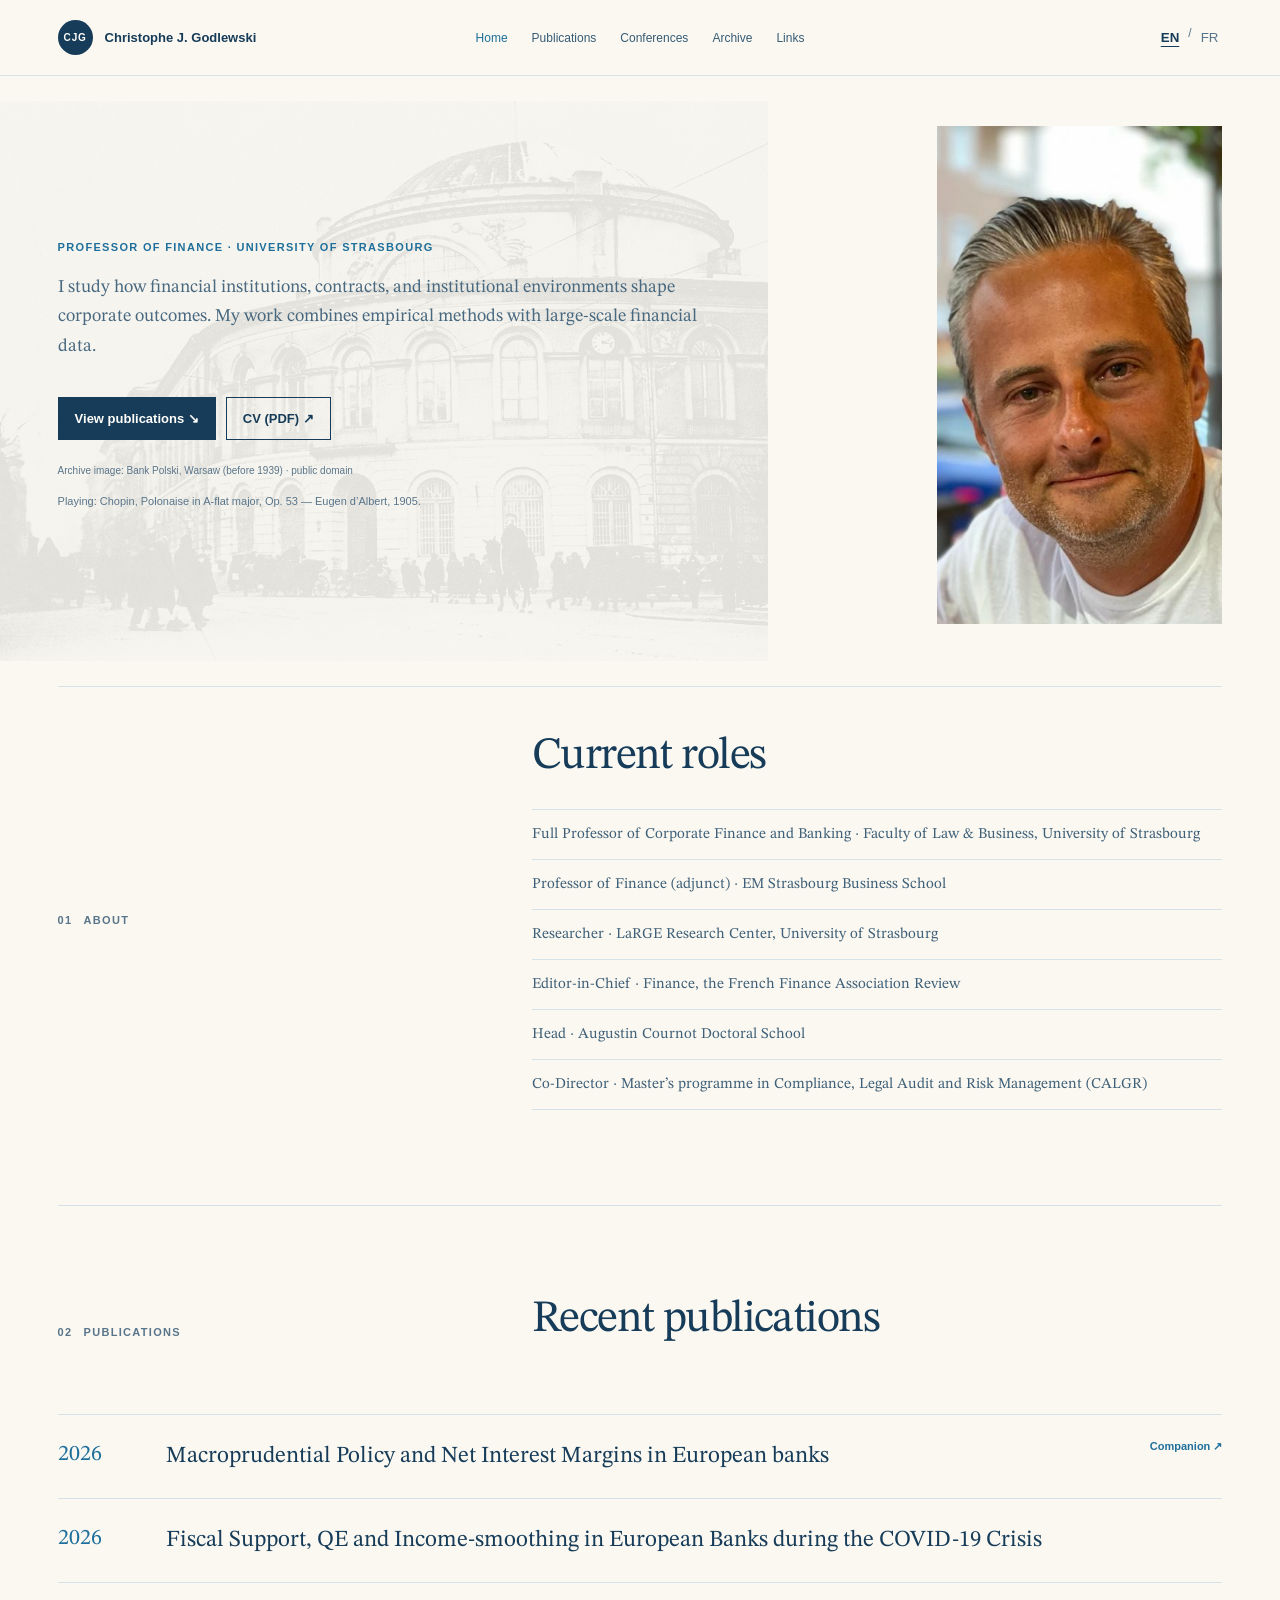
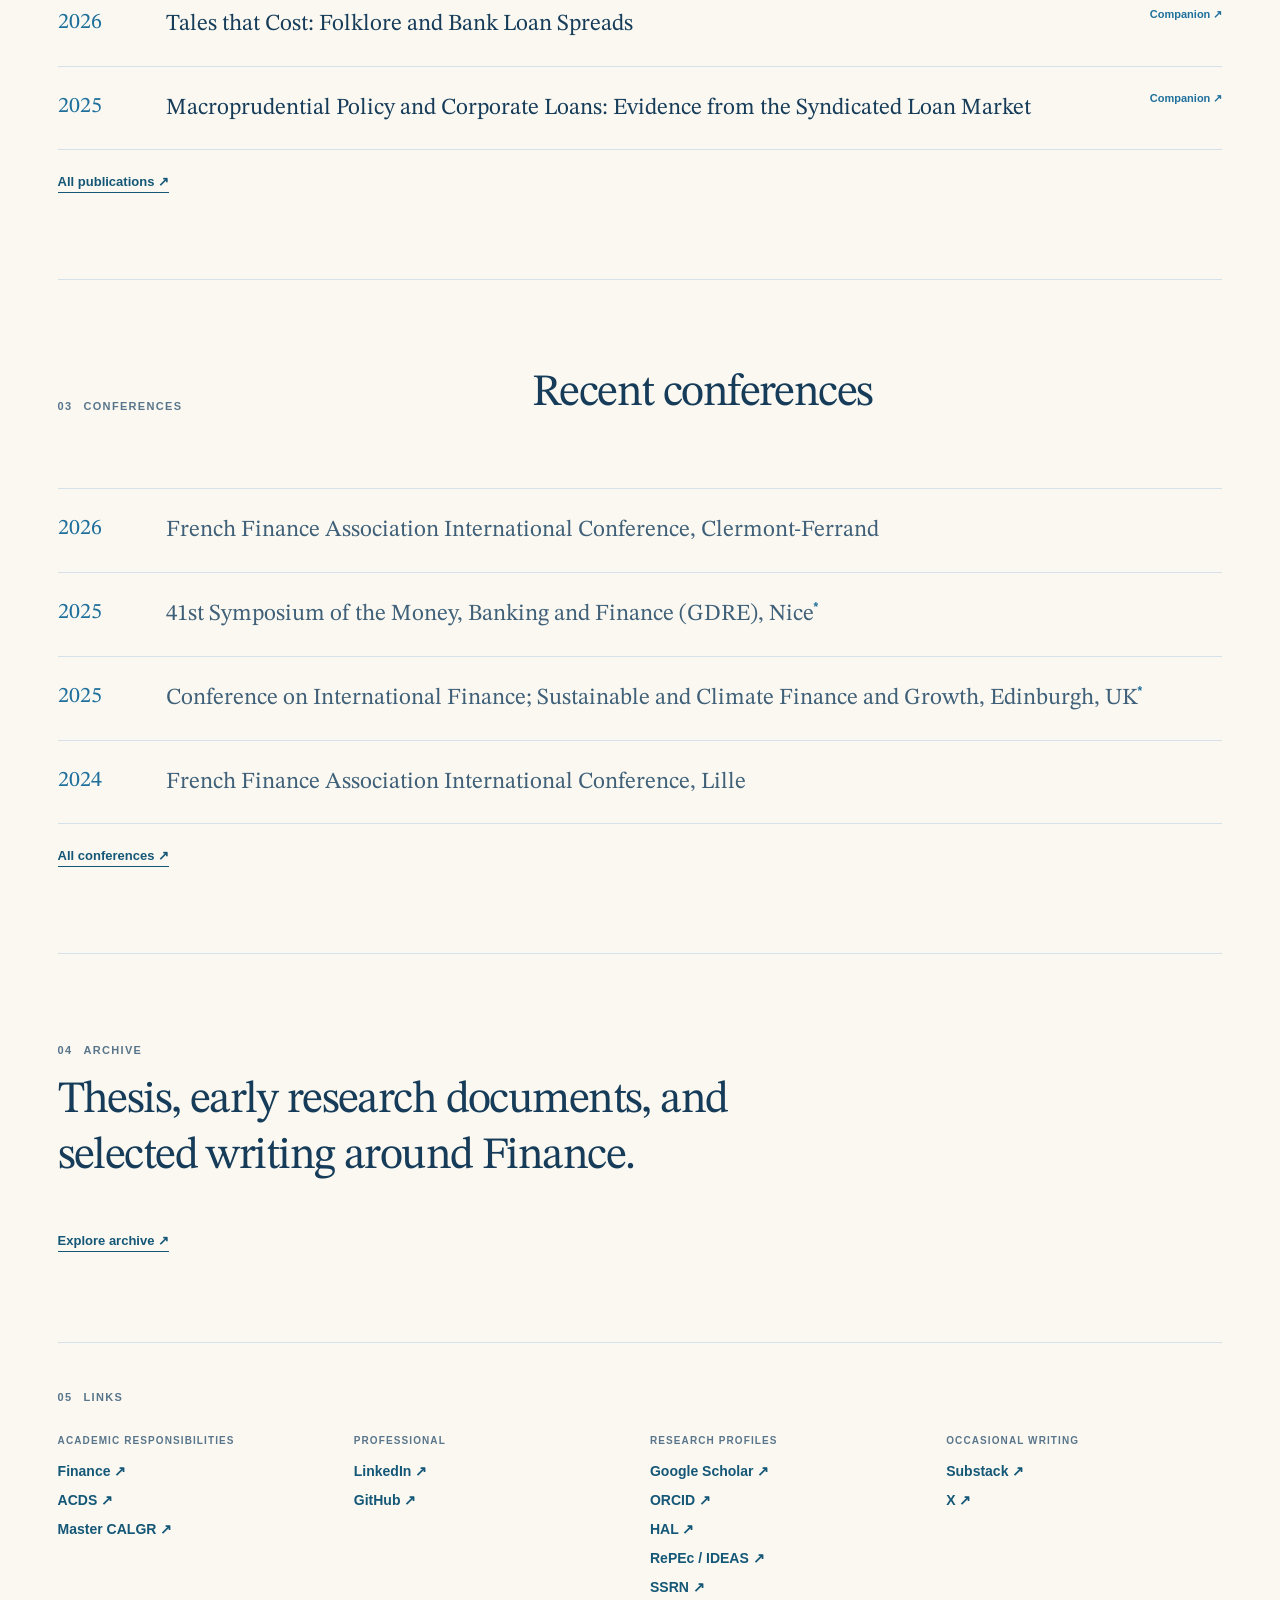
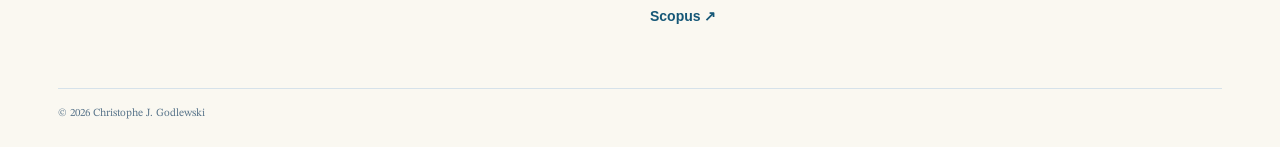
==== index.html @ 8529638f "Remove 'Pause' button from audio controls Removed the 'Pause' button from the audio status section." ====
<!doctype html>
<html lang="en">
<head>
  <meta charset="utf-8">
  <meta name="viewport" content="width=device-width,initial-scale=1">
  <meta name="description" content="Christophe J. Godlewski — research on financial intermediation, private debt, and corporate finance.">
  <meta property="og:image" content="assets/og.png">
  <title>Christophe J. Godlewski | Professor of Finance</title>
  <link rel="icon" type="image/png" href="/assets/godlewski%20logo.png">
  <link rel="apple-touch-icon" href="/assets/godlewski%20logo.png">
  <link rel="stylesheet" href="assets/style.css?v=20260901-2">
  <meta name="google-site-verification" content="XuiB3_NG4lHKiYBqt2Ai84ApdGxGUsxF-nIq4YPo-nI" />
  <link rel="canonical" href="https://cgodlewski.github.io/" />
</head>
<body>
  <header class="site-header">
    <a href="/" class="brand"><span class="brand-mark">CJG</span><span class="brand-name">Christophe J. Godlewski</span></a>
    <nav>
      <a aria-current="page" href="/" data-en="Home" data-fr="Accueil">Home</a>
      <a href="publications/" data-en="Publications" data-fr="Publications">Publications</a>
      <a href="conferences/" data-en="Conferences" data-fr="Conférences">Conferences</a>
      <a href="archives/" data-en="Archive" data-fr="Archives">Archive</a>
      <a href="#links" data-en="Links" data-fr="Liens">Links</a>
    </nav>
    <div class="language-switch"><button data-lang="en">EN</button><span>/</span><button data-lang="fr">FR</button></div>
  </header>
  <main>
    <section class="hero wrap">
      <button class="hero-archive-trigger" type="button" aria-pressed="false">
        <span class="visually-hidden" data-en="Play Chopin’s Polonaise in A-flat major, Op. 53" data-fr="Écouter la Polonaise en la bémol majeur, op. 53 de Chopin">Play Chopin’s Polonaise in A-flat major, Op. 53</span>
      </button>
      <div>
        <p class="eyebrow" data-en="Professor of Finance · University of Strasbourg" data-fr="Professeur de finance · Université de Strasbourg">Professor of Finance · University of Strasbourg</p>
        <p class="intro" data-en="I study how financial institutions, contracts, and institutional environments shape corporate outcomes. My work combines empirical methods with large-scale financial data." data-fr="J’étudie la manière dont les institutions financières, les contrats et les environnements institutionnels façonnent les décisions des entreprises. Mes travaux combinent méthodes empiriques et données financières à grande échelle.">I study how financial institutions, contracts, and institutional environments shape corporate outcomes. My work combines empirical methods with large-scale financial data.</p>
        <div class="actions">
          <a class="button dark" href="publications/" data-en="View publications ↘" data-fr="Voir les publications ↘">View publications ↘</a>
          <a class="button" data-en="CV (PDF) ↗" data-fr="CV (PDF) ↗" href="https://drive.google.com/file/d/18NWivwWCVpA3IQtYH-0EQGOzMlame1k8/view" target="_blank">CV (PDF) ↗</a>
        </div>
        <a class="hero-archive-credit" href="https://commons.wikimedia.org/wiki/File:Budynek_Banku_Polskiego_na_placu_Bankowym_w_okresie_mi%C4%99dzywojennym.jpg" target="_blank" data-en="Archive image: Bank Polski, Warsaw (before 1939) · public domain" data-fr="Image d’archive : Bank Polski, Varsovie (avant 1939) · domaine public">Archive image: Bank Polski, Warsaw (before 1939) · public domain</a>
        <div class="hero-audio-status" hidden aria-live="polite">
          <span data-en="Playing: Chopin, Polonaise in A-flat major, Op. 53 — Eugen d’Albert, 1905." data-fr="Lecture : Chopin, Polonaise en la bémol majeur, op. 53 — Eugen d’Albert, 1905.">Playing: Chopin, Polonaise in A-flat major, Op. 53 — Eugen d’Albert, 1905.</span>
        </div>
        <audio id="hero-polonaise" preload="none"><source src="assets/chopin-polonaise-op53-eugen-dalbert.oga" type="audio/ogg"></audio>
      </div>
      <aside class="portrait"><img src="assets/christophe-godlewski-portrait.jpg" alt="Christophe J. Godlewski"></aside>
    </section>
    <section class="roles wrap">
      <div class="section-label"><span>01</span><span data-en="About" data-fr="À propos">About</span></div>
      <div>
        <h2 data-en="Current roles" data-fr="Fonctions actuelles">Current roles</h2>
        <ul class="role-list">
          <li data-en="Full Professor of Corporate Finance and Banking · Faculty of Law &amp; Business, University of Strasbourg" data-fr="Professeur des Universités en sciences de gestion — finance d’entreprise et banque · Faculté de droit, de sciences politiques et de gestion, Université de Strasbourg">Full Professor of Corporate Finance and Banking · Faculty of Law &amp; Business, University of Strasbourg</li>
          <li data-en="Professor of Finance (adjunct) · EM Strasbourg Business School" data-fr="Professeur de finance (affilié) · EM Strasbourg">Professor of Finance (adjunct) · EM Strasbourg Business School</li>
          <li data-en="Researcher · LaRGE Research Center, University of Strasbourg" data-fr="Chercheur · LaRGE, Université de Strasbourg">Researcher · LaRGE Research Center, University of Strasbourg</li>
          <li data-en="Editor-in-Chief · Finance, the French Finance Association Review" data-fr="Rédacteur en chef · Finance, revue de l’Association française de finance">Editor-in-Chief · Finance, the French Finance Association Review</li>
          <li data-en="Head · Augustin Cournot Doctoral School" data-fr="Directeur · École doctorale Augustin Cournot">Head · Augustin Cournot Doctoral School</li>
          <li data-en="Co-Director · Master’s programme in Compliance, Legal Audit and Risk Management (CALGR)" data-fr="Co-responsable · Master Conformité, Audit légal et Gestion des Risques (CALGR)">Co-Director · Master’s programme in Compliance, Legal Audit and Risk Management (CALGR)</li>
        </ul>
      </div>
    </section>
    <section class="publications wrap">
      <div class="section-heading"><div class="section-label"><span>02</span><span data-en="Publications" data-fr="Publications">Publications</span></div><div><h2 data-en="Recent publications" data-fr="Publications récentes">Recent publications</h2></div></div>
      <div class="publication-list">
        <article class="publication-row"><time>2026</time><h3>Macroprudential Policy and Net Interest Margins in European banks</h3><div class="publication-links"><a href="https://cgodlewski.github.io/macroprudential-policy-net-interest-margins/" target="_blank">Companion ↗</a></div></article>
        <article class="publication-row"><time>2026</time><h3>Fiscal Support, QE and Income-smoothing in European Banks during the COVID-19 Crisis</h3></article>
        <article class="publication-row"><time>2026</time><h3>Tales that Cost: Folklore and Bank Loan Spreads</h3><div class="publication-links"><a href="https://cgodlewski.github.io/tales-that-cost-companion/" target="_blank">Companion ↗</a></div></article>
        <article class="publication-row"><time>2025</time><h3>Macroprudential Policy and Corporate Loans: Evidence from the Syndicated Loan Market</h3><div class="publication-links"><a href="https://cgodlewski.github.io/macroprud-loans-companion/" target="_blank">Companion ↗</a></div></article>
      </div>
      <a class="text-link" href="publications/" data-en="All publications ↗" data-fr="Toutes les publications ↗">All publications ↗</a>
    </section>
    <section class="conferences wrap">
      <div class="section-heading"><div class="section-label"><span>03</span><span data-en="Conferences" data-fr="Conférences">Conferences</span></div><div><h2 data-en="Recent conferences" data-fr="Conférences récentes">Recent conferences</h2></div></div>
      <div class="conference-list">
        <article class="conference-row"><time>2026</time><p>French Finance Association International Conference, Clermont-Ferrand</p></article>
        <article class="conference-row"><time>2025</time><p>41st Symposium of the Money, Banking and Finance (GDRE), Nice<sup>*</sup></p></article>
        <article class="conference-row"><time>2025</time><p>Conference on International Finance; Sustainable and Climate Finance and Growth, Edinburgh, UK<sup>*</sup></p></article>
        <article class="conference-row"><time>2024</time><p>French Finance Association International Conference, Lille</p></article>
      </div>
      <a class="text-link" href="conferences/" data-en="All conferences ↗" data-fr="Toutes les conférences ↗">All conferences ↗</a>
    </section>
    <section class="archive wrap">
      <div class="section-label"><span>04</span><span data-en="Archive" data-fr="Archives">Archive</span></div>
      <h2 data-en="Thesis, early research documents, and selected writing around Finance." data-fr="Thèse, travaux de formation et documents choisis autour de Finance.">Thesis, early research documents, and selected writing around Finance.</h2>
      <a class="text-link" href="archives/" data-en="Explore archive ↗" data-fr="Explorer les archives ↗">Explore archive ↗</a>
    </section>
  </main>
  <footer id="links" class="footer wrap">
    <div class="section-label"><span>05</span><span data-en="Links" data-fr="Liens">Links</span></div>
    <div class="profile-grid">
      <div class="links"><p data-en="Academic responsibilities" data-fr="Responsabilités académiques">Academic responsibilities</p><a href="https://www.affi.asso.fr/journals/finance-journal/?chapter=1194" target="_blank">Finance ↗</a><a href="https://ed.ecogestion-cournot.unistra.fr/" target="_blank" data-en="ACDS ↗" data-fr="EDAC ↗">ACDS ↗</a><a href="https://droit.unistra.fr/formation/diplomes-detat/master/mentions-et-parcours-masters/administration-economique-et-sociale/odf-parcours-conformite-audit-legal-et-gestion-des-risques-PR763-5574/#data-rof-tab-admission" target="_blank">Master CALGR ↗</a></div>
      <div class="links"><p data-en="Professional" data-fr="Réseaux professionnels">Professional</p><a href="https://www.linkedin.com/in/chrisgodlewski/" target="_blank">LinkedIn ↗</a><a href="https://github.com/cgodlewski" target="_blank">GitHub ↗</a></div>
      <div class="links"><p data-en="Research profiles" data-fr="Profils de recherche">Research profiles</p><a href="https://scholar.google.fr/citations?user=jrbjosoAAAAJ&amp;hl=fr" target="_blank">Google Scholar ↗</a><a href="https://orcid.org/0000-0002-1391-1108" target="_blank">ORCID ↗</a><a href="https://cv.hal.science/christophe-godlewski" target="_blank">HAL ↗</a><a href="https://ideas.repec.org/e/pgo98.html" target="_blank">RePEc / IDEAS ↗</a><a href="https://papers.ssrn.com/sol3/cf_dev/AbsByAuth.cfm?per_id=347791" target="_blank">SSRN ↗</a><a href="https://www.scopus.com/authid/detail.uri?authorId=21742660600" target="_blank">Scopus ↗</a></div>
      <div class="links"><p data-en="Occasional writing" data-fr="Notes occasionnelles">Occasional writing</p><a href="https://profcjgodlewski.substack.com/" target="_blank">Substack ↗</a><a href="https://x.com/profcjgodlewski" target="_blank">X ↗</a></div>
    </div>
    <p class="site-note">© 2026 Christophe J. Godlewski</p>
  </footer>
  <script src="assets/site.js?v=20260901-2"></script>
</body>
</html>
---- assets/style.css ----
@import url('https://fonts.googleapis.com/css2?family=STIX+Two+Text:ital,wght@0,400;0,500;0,600;0,700;1,400;1,500;1,600&display=swap');

:root {
  --ink: #163c59;
  --muted: #59758b;
  --paper: #faf8f1;
  --white: #fffefa;
  --line: #d6e2ea;
  --accent: #1e6f9b;
  --accent-dark: #155777;
}

* { box-sizing: border-box; }
html { scroll-behavior: smooth; }
body { margin: 0; background: var(--paper); background-image: radial-gradient(rgba(22,60,89,.025) .5px, transparent .7px); background-size: 6px 6px; color: var(--ink); font-family: 'STIX Two Text', 'Latin Modern Roman', 'CMU Serif', Georgia, serif; }
a { color: inherit; text-decoration: none; }

.site-header { position: sticky; top: 0; z-index: 10; display: grid; grid-template-columns: 1fr auto 1fr; align-items: center; min-height: 76px; padding: 0 4.5vw; background: rgba(250,248,241,.94); border-bottom: 1px solid var(--line); backdrop-filter: blur(12px); }
.brand { display: inline-flex; align-items: center; gap: 12px; font-family: Arial, Helvetica, sans-serif; font-size: 13px; font-weight: 700; }
.brand-mark { display: grid; place-items: center; width: 35px; height: 35px; color: var(--white); background: var(--ink); border-radius: 50%; font-size: 10px; letter-spacing: .08em; }
nav { display: flex; gap: 24px; font-family: Arial, Helvetica, sans-serif; font-size: 12px; color: #365c76; }
nav a[aria-current=page], nav a:hover, .links a:hover { color: var(--accent); }
.language-switch { display: flex; justify-content: flex-end; gap: 5px; color: var(--muted); font-family: Arial, Helvetica, sans-serif; font-size: 12px; }
.language-switch button { border: 0; background: none; color: inherit; cursor: pointer; padding: 4px; }
.language-switch button.active { color: var(--ink); font-weight: 700; text-decoration: underline; text-underline-offset: 4px; }

.wrap { width: min(1180px, 91vw); margin: 0 auto; }
.hero { position: relative; isolation: isolate; display: grid; grid-template-columns: minmax(0,1.35fr) minmax(250px,.65fr); gap: clamp(34px,7vw,110px); min-height: 500px; align-items: center; padding: 50px 0 62px; }
.hero > * { position: relative; z-index: 1; }
.hero-archive-trigger { position: absolute; z-index: 0; inset: 25px 39% 25px -6%; margin: 0; padding: 0; border: 0; background: url('bank-polski-warsaw-archive.jpg') center / cover no-repeat; mix-blend-mode: multiply; opacity: .11; cursor: pointer; transition: opacity .2s ease; }
.hero-archive-trigger:hover { opacity: .17; }
.hero-archive-trigger:focus-visible { outline: 2px solid var(--accent); outline-offset: 4px; opacity: .18; }
.visually-hidden { position: absolute; width: 1px; height: 1px; padding: 0; margin: -1px; overflow: hidden; clip: rect(0, 0, 0, 0); white-space: nowrap; border: 0; }
.eyebrow, .section-label, .paper-meta { margin: 0; color: var(--accent); font-family: Arial, Helvetica, sans-serif; font-size: 11px; font-weight: 700; letter-spacing: .12em; text-transform: uppercase; }
.intro { max-width: 665px; margin: 20px 0 0; color: #496980; font-size: 18px; line-height: 1.65; }
.actions { display: flex; gap: 10px; margin-top: 35px; flex-wrap: wrap; }
.hero-archive-credit { display: inline-block; margin-top: 24px; color: var(--muted); font-family: Arial, Helvetica, sans-serif; font-size: 10px; line-height: 1.35; text-decoration: underline; text-decoration-color: transparent; text-underline-offset: 3px; }
.hero-archive-credit:hover { color: var(--accent-dark); text-decoration-color: currentColor; }
.hero-audio-status { display: flex; max-width: 640px; align-items: center; gap: 10px; margin-top: 14px; color: var(--muted); font-family: Arial, Helvetica, sans-serif; font-size: 11px; line-height: 1.45; }
.hero-audio-status button, .hero-audio-status a { color: var(--accent-dark); font: 700 11px Arial, Helvetica, sans-serif; }
.hero-audio-status button { padding: 0; border: 0; background: transparent; cursor: pointer; text-decoration: underline; text-underline-offset: 3px; }
.hero-audio-status a { white-space: nowrap; text-decoration: underline; text-underline-offset: 3px; }
.button { display: inline-flex; gap: 26px; align-items: center; padding: 13px 16px; border: 1px solid var(--ink); font-family: Arial, Helvetica, sans-serif; font-size: 13px; font-weight: 700; }
.button.dark { background: var(--ink); color: var(--white); }
.portrait { width: min(100%,285px); aspect-ratio: 386/675; justify-self: end; overflow: hidden; }
.portrait img { width: 100%; height: 100%; display: block; object-fit: cover; }

.roles { display: grid; grid-template-columns: .7fr 1.3fr; gap: 8vw; padding: 42px 0 95px; border-top: 1px solid var(--line); }
.section-label { display: flex; gap: 11px; align-items: center; }
.section-label span { color: var(--muted); }
h1, h2, h3 { font-family: 'STIX Two Text', 'Latin Modern Roman', 'CMU Serif', Georgia, serif; font-weight: 400; }
.roles h2, .section-heading h2, .archive h2 { margin: 0 0 24px; font-size: clamp(30px,3.5vw,45px); letter-spacing: -.035em; }
.role-list { margin: 0; padding: 0; list-style: none; border-top: 1px solid var(--line); }
.role-list li { padding: 15px 0; border-bottom: 1px solid var(--line); color: #3f6078; font-size: 15px; }

.publications, .conferences, .archive { padding: 86px 0; border-top: 1px solid var(--line); }
.section-heading { display: grid; grid-template-columns: .7fr 1.3fr; gap: 8vw; margin-bottom: 42px; }
.publication-list, .conference-list { border-top: 1px solid var(--line); }
.publication-row, .conference-row { display: grid; grid-template-columns: 88px 1fr auto; gap: 20px; padding: 25px 0; border-bottom: 1px solid var(--line); }
.publication-row time, .conference-row time, .record time { color: var(--accent); font: 400 22px 'STIX Two Text', 'Latin Modern Roman', Georgia, serif; }
.publication-row h3, .conference-row p { margin: 2px 0; font-size: 23px; line-height: 1.25; }
.conference-row p { color: #3f6078; font-family: 'STIX Two Text', 'Latin Modern Roman', Georgia, serif; }
.conference-row sup, .conference-year sup { color: var(--accent); font: 700 12px Arial; }
.publication-links, .record-links { display: flex; gap: 12px; align-items: flex-start; color: var(--accent); font-family: Arial, Helvetica, sans-serif; font-size: 11px; font-weight: 700; }
.text-link { display: inline-flex; margin-top: 24px; color: var(--accent-dark); font-family: Arial, Helvetica, sans-serif; font-size: 13px; font-weight: 700; border-bottom: 1px solid currentColor; padding-bottom: 3px; }
.archive { padding: 90px 0; }
.archive h2 { max-width: 710px; margin-top: 17px; }

.footer { padding: 48px 0 26px; border-top: 1px solid var(--line); }
.profile-grid { display: grid; grid-template-columns: repeat(4, minmax(0,1fr)); gap: 20px; margin-top: 32px; align-items: start; }
.links { display: flex; flex-direction: column; gap: 13px; color: var(--accent-dark); font-family: Arial, Helvetica, sans-serif; font-size: 14px; font-weight: 700; }
.links p { margin: 0 0 4px; color: var(--muted); font-size: 10px; letter-spacing: .11em; text-transform: uppercase; }
.site-note { margin: 64px 0 0; padding-top: 18px; border-top: 1px solid var(--line); color: var(--muted); font-size: 11px; }

.page-hero { padding: 88px 0 52px; border-bottom: 1px solid var(--line); }
.page-hero h1 { margin: 14px 0 20px; font-size: clamp(54px,8vw,104px); letter-spacing: -.055em; }
.page-hero > p:last-child { max-width: 610px; margin: 0; color: var(--muted); font-size: 18px; line-height: 1.6; }
.page-content { padding: 34px 0 80px; }
.publication-tools { display: flex; justify-content: space-between; gap: 24px; align-items: center; padding-bottom: 24px; }
.publication-tools p, .conference-note { margin: 0; color: var(--muted); font-size: 14px; }
.full-list, .conference-years { list-style: none; margin: 0; padding: 0; border-top: 1px solid var(--line); }
.record { display: grid; grid-template-columns: 96px 1fr; gap: 24px; padding: 21px 0; border-bottom: 1px solid var(--line); }
.record p { margin: 0; color: #3f6078; font-size: 15px; line-height: 1.52; }
.conference-year { display: grid; grid-template-columns: 96px 1fr; gap: 24px; padding: 25px 0; border-bottom: 1px solid var(--line); }
.conference-year h2 { margin: 0; color: var(--accent); font: 400 28px 'STIX Two Text', 'Latin Modern Roman', Georgia, serif; }
.conference-year ul { margin: 0; padding: 0; list-style: none; }
.conference-year li { padding: 0 0 14px; color: #3f6078; font-size: 15px; line-height: 1.52; }
.conference-year li:last-child { padding-bottom: 0; }
.conference-map { padding: 66px 0 42px; border-bottom: 1px solid var(--line); }
.map-intro { display: grid; grid-template-columns: .7fr 1.3fr; gap: 8vw; align-items: start; }
.map-intro h2 { margin: 0; font-size: clamp(31px, 4vw, 52px); letter-spacing: -.04em; }
.map-intro p:last-child { grid-column: 2; max-width: 620px; margin: -8px 0 0; color: var(--muted); font-size: 16px; line-height: 1.55; }
.map-controls { display: flex; gap: 8px; flex-wrap: wrap; margin: 32px 0 18px; }
.map-filter { padding: 8px 11px; border: 1px solid var(--line); background: transparent; color: var(--accent-dark); font-family: Arial, Helvetica, sans-serif; font-size: 12px; font-weight: 700; cursor: pointer; }
.map-filter.active, .map-filter:hover { border-color: var(--accent); background: var(--accent); color: var(--white); }
.conference-map-canvas { height: min(560px, 62vh); min-height: 360px; border: 1px solid var(--line); background: var(--white); }
.map-summary { margin: 13px 0 0; color: var(--muted); font-family: Arial, Helvetica, sans-serif; font-size: 12px; }
.conference-popup { font-family: Arial, Helvetica, sans-serif; color: var(--ink); }
.conference-popup strong { font-family: 'STIX Two Text', 'Latin Modern Roman', Georgia, serif; font-size: 20px; font-weight: 400; }
.conference-popup p { margin: 4px 0 12px; color: var(--muted); font-size: 12px; }
.conference-popup ul { max-height: 230px; margin: 0; padding-left: 16px; overflow: auto; }
.conference-popup li { margin: 0 0 7px; font-size: 12px; line-height: 1.35; }
.conference-popup li span { color: var(--accent); font-weight: 700; }
.conference-popup em { color: var(--muted); font-style: normal; }
.books { padding: 70px 0; border-top: 1px solid var(--line); }
.books li { padding: 10px 0; color: #3f6078; line-height: 1.5; }

.archive-documents { display: grid; grid-template-columns: repeat(2,1fr); gap: 1px; padding: 1px 0 78px; background: var(--line); border-top: 1px solid var(--line); }
.archive-documents article { min-height: 245px; padding: 26px; background: var(--white); display: flex; flex-direction: column; align-items: flex-start; }
.archive-documents p { margin: 0; color: var(--accent); font-size: 10px; font-weight: 700; letter-spacing: .1em; text-transform: uppercase; }
.archive-documents h2 { margin: 48px 0 8px; font-size: 29px; line-height: 1.06; }
.archive-documents time { color: var(--muted); font-size: 12px; }
.archive-documents a { margin-top: auto; color: var(--accent-dark); font-size: 12px; font-weight: 700; border-bottom: 1px solid currentColor; padding-bottom: 2px; }

.companion-list { padding: 1px 0 78px; background: var(--line); border-top: 1px solid var(--line); }
.companion-list article { display: grid; grid-template-columns: 110px 1fr auto; gap: 26px; padding: 32px 28px; background: var(--white); border-bottom: 1px solid var(--line); }
.companion-list span { color: var(--accent); font: 400 42px 'STIX Two Text', 'Latin Modern Roman', Georgia, serif; }
.companion-list time { display: block; color: var(--muted); font-size: 11px; }
.companion-list h2 { margin: 13px 0 10px; font-size: clamp(28px,3.4vw,43px); line-height: 1.04; }
.companion-list article p:not(.paper-meta) { margin: 0; color: var(--muted); font-size: 14px; line-height: 1.55; }
.companion-list > a { margin-top: 6px; color: var(--accent-dark); font-size: 12px; font-weight: 700; border-bottom: 1px solid currentColor; height: max-content; }

@media (max-width: 900px) and (min-width: 761px) {
  .hero { grid-template-columns: minmax(0, 1fr) minmax(190px, .55fr); gap: clamp(24px, 4vw, 50px); }
}

@media (max-width: 760px) {
  .site-header { grid-template-columns: 1fr auto; padding: 0 5vw; }
  .brand-name, nav { display: none; }
  .hero, .roles, .section-heading { grid-template-columns: 1fr; gap: 30px; }
  .hero { padding: 55px 0; min-height: 0; }
  .hero-archive-trigger, .hero-archive-credit, .hero-audio-status { display: none; }
  .portrait { width: min(100%,345px); justify-self: start; }
  .publications, .conferences, .archive { padding: 62px 0; }
  .publication-row, .conference-row { grid-template-columns: 55px 1fr; }
  .publication-links { grid-column: 2; }
  .profile-grid, .archive-documents { grid-template-columns: 1fr; }
  .record, .conference-year { grid-template-columns: 58px 1fr; gap: 15px; }
  .map-intro { grid-template-columns: 1fr; gap: 13px; }
  .map-intro p:last-child { grid-column: auto; margin: 0; }
  .conference-map-canvas { height: 390px; min-height: 0; }
  .publication-tools { align-items: flex-start; flex-direction: column; }
  .companion-list article { grid-template-columns: 1fr; gap: 16px; }
}
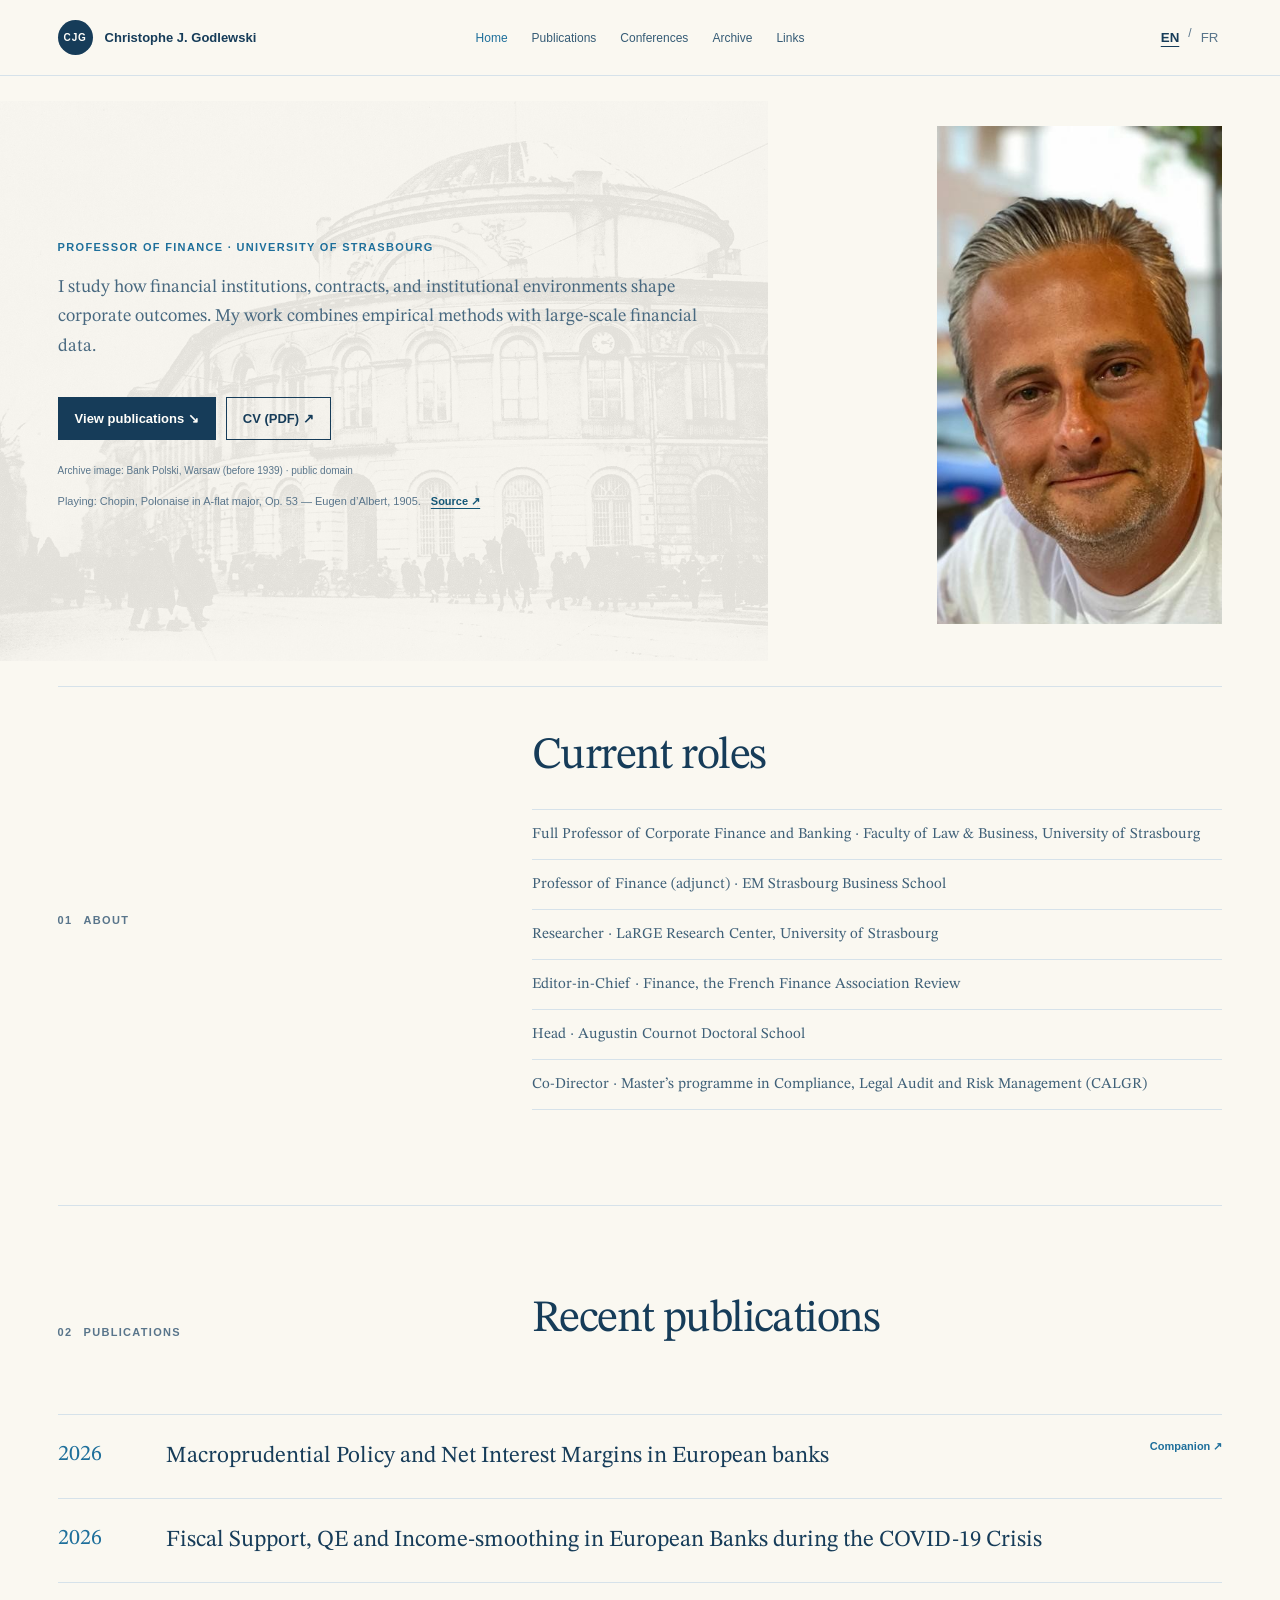
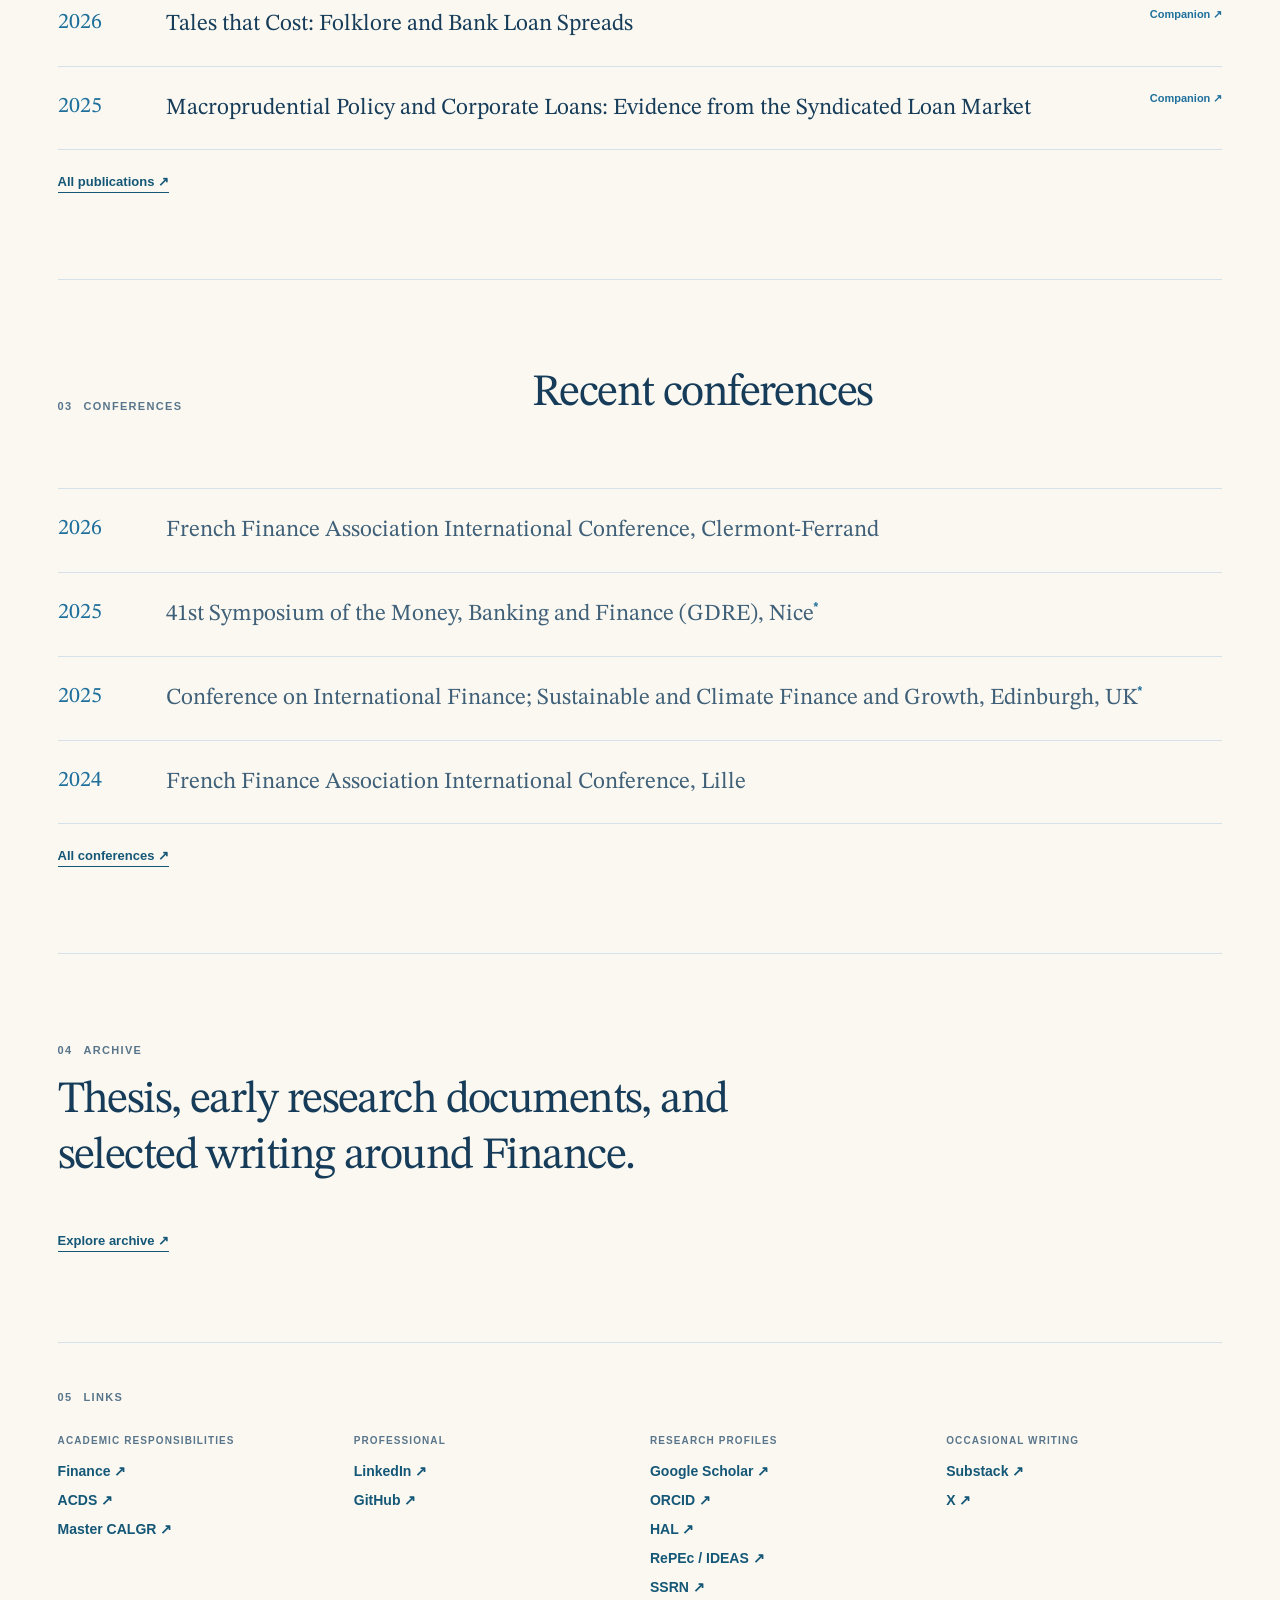
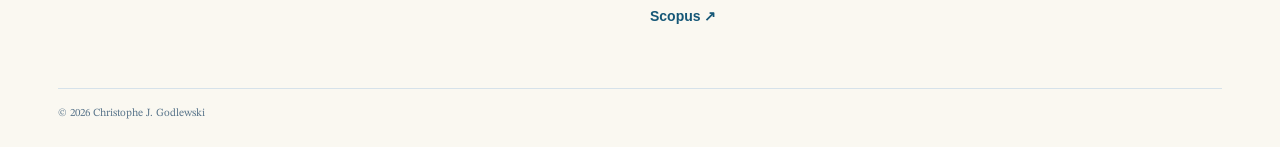
==== commit 40dfa193: "Add source link for audio playback" ====
--- a/index.html
+++ b/index.html
@@ -39,6 +39,7 @@
         <a class="hero-archive-credit" href="https://commons.wikimedia.org/wiki/File:Budynek_Banku_Polskiego_na_placu_Bankowym_w_okresie_mi%C4%99dzywojennym.jpg" target="_blank" data-en="Archive image: Bank Polski, Warsaw (before 1939) · public domain" data-fr="Image d’archive : Bank Polski, Varsovie (avant 1939) · domaine public">Archive image: Bank Polski, Warsaw (before 1939) · public domain</a>
         <div class="hero-audio-status" hidden aria-live="polite">
           <span data-en="Playing: Chopin, Polonaise in A-flat major, Op. 53 — Eugen d’Albert, 1905." data-fr="Lecture : Chopin, Polonaise en la bémol majeur, op. 53 — Eugen d’Albert, 1905.">Playing: Chopin, Polonaise in A-flat major, Op. 53 — Eugen d’Albert, 1905.</span>
+          <a href="https://commons.wikimedia.org/wiki/File:Polonaise_in_A-flat_major,_Op._53_played_by_Eugen_d%27Albert.oga" target="_blank" data-en="Source ↗" data-fr="Source ↗">Source ↗</a>
         </div>
         <audio id="hero-polonaise" preload="none"><source src="assets/chopin-polonaise-op53-eugen-dalbert.oga" type="audio/ogg"></audio>
       </div>
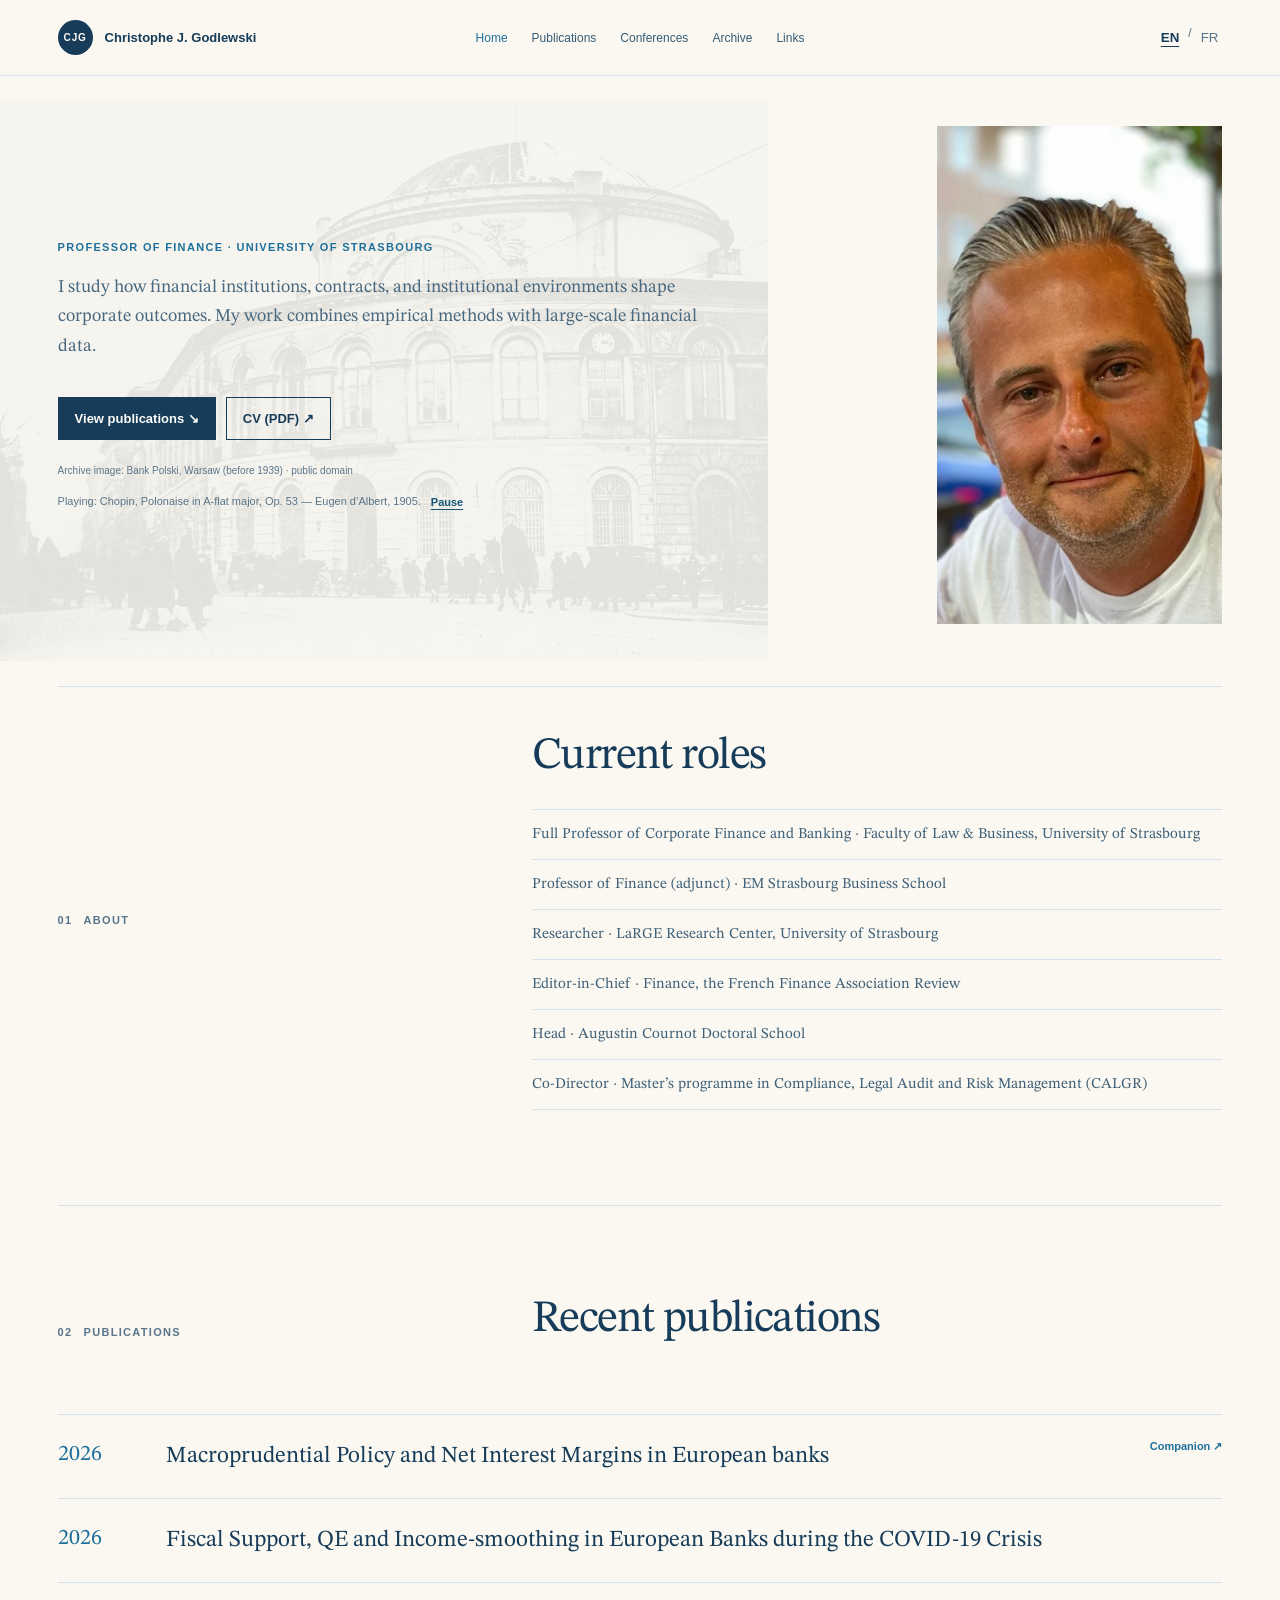
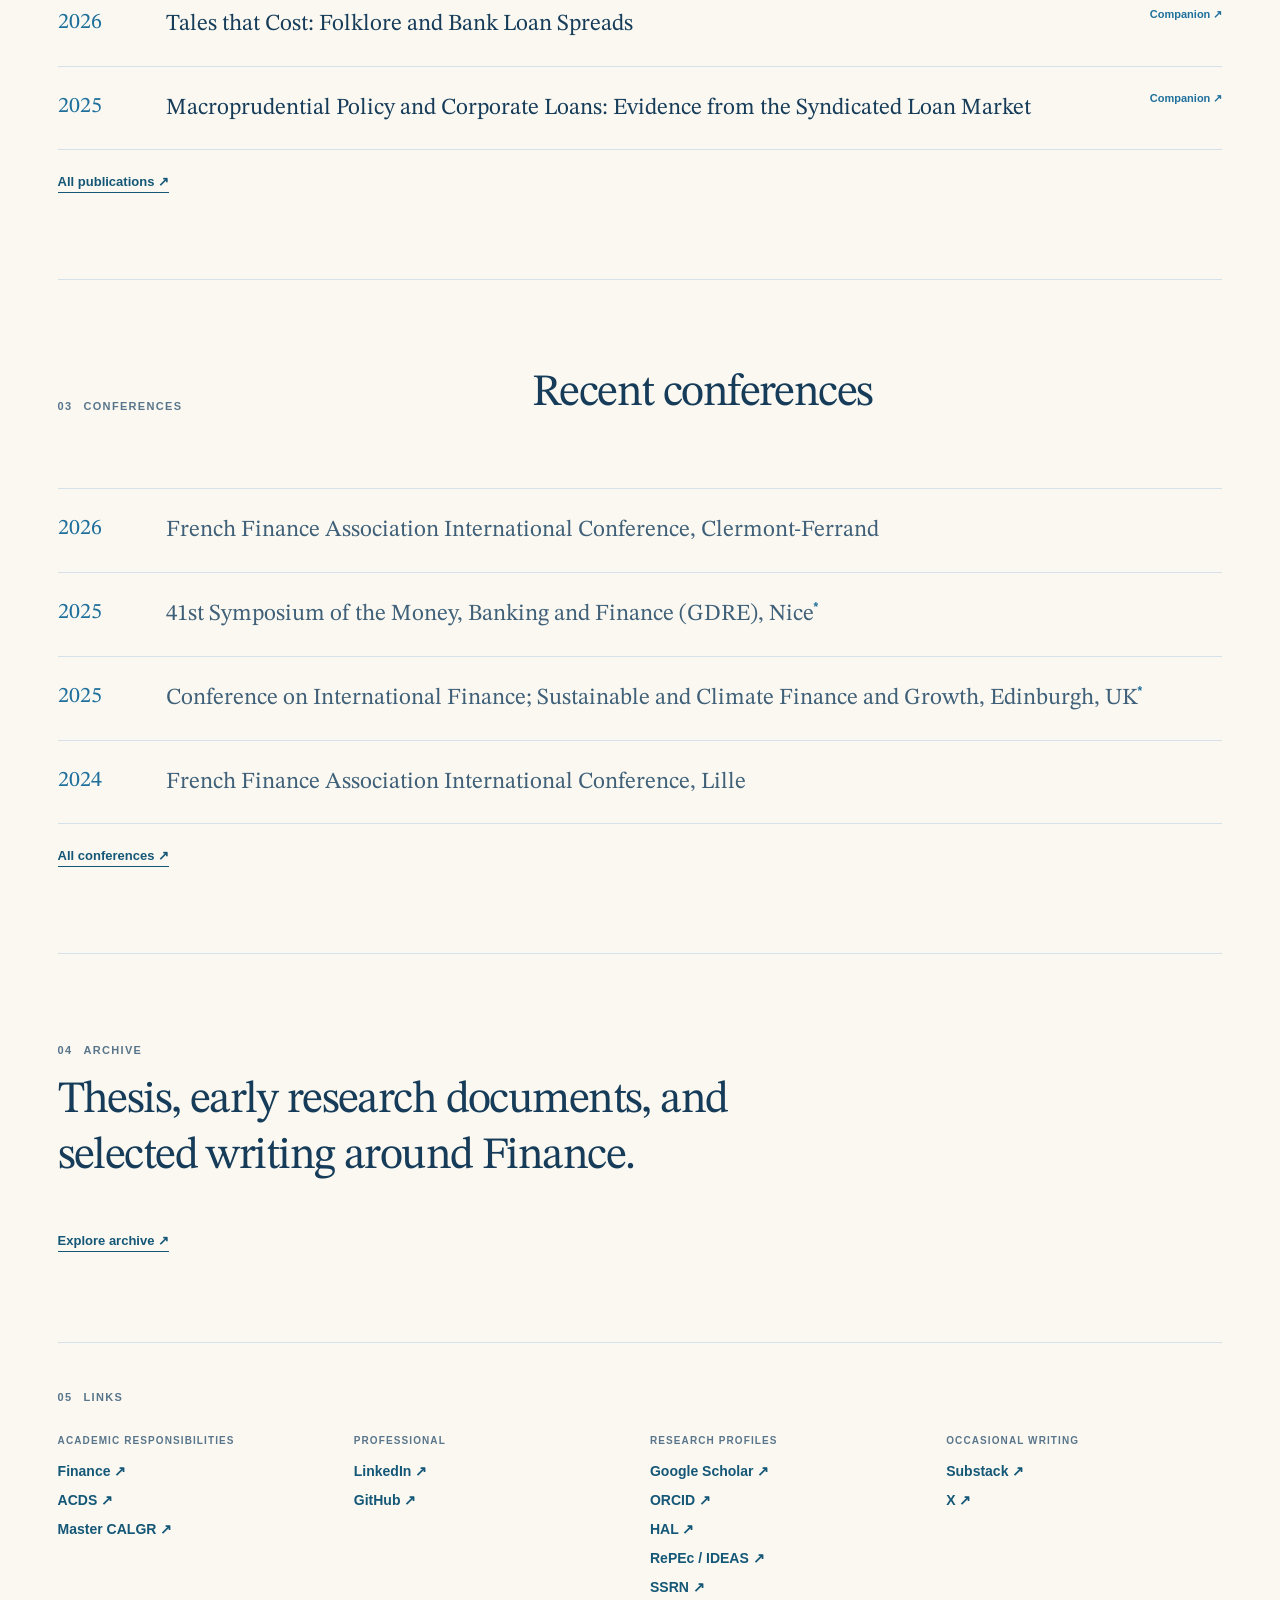
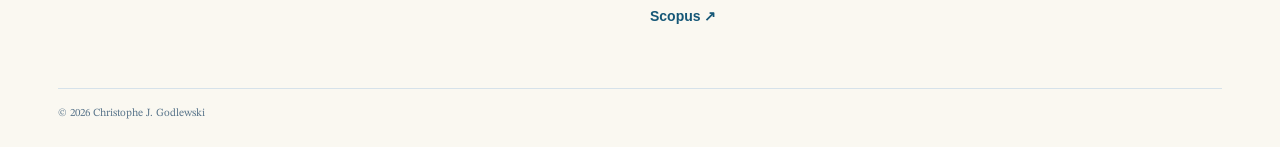
==== commit 0c32a20c: "Update audio controls in index.html Replaced audio source link with a pause button." ====
--- a/index.html
+++ b/index.html
@@ -39,7 +39,7 @@
         <a class="hero-archive-credit" href="https://commons.wikimedia.org/wiki/File:Budynek_Banku_Polskiego_na_placu_Bankowym_w_okresie_mi%C4%99dzywojennym.jpg" target="_blank" data-en="Archive image: Bank Polski, Warsaw (before 1939) · public domain" data-fr="Image d’archive : Bank Polski, Varsovie (avant 1939) · domaine public">Archive image: Bank Polski, Warsaw (before 1939) · public domain</a>
         <div class="hero-audio-status" hidden aria-live="polite">
           <span data-en="Playing: Chopin, Polonaise in A-flat major, Op. 53 — Eugen d’Albert, 1905." data-fr="Lecture : Chopin, Polonaise en la bémol majeur, op. 53 — Eugen d’Albert, 1905.">Playing: Chopin, Polonaise in A-flat major, Op. 53 — Eugen d’Albert, 1905.</span>
-          <a href="https://commons.wikimedia.org/wiki/File:Polonaise_in_A-flat_major,_Op._53_played_by_Eugen_d%27Albert.oga" target="_blank" data-en="Source ↗" data-fr="Source ↗">Source ↗</a>
+          <button class="hero-audio-stop" type="button" data-en="Pause" data-fr="Pause">Pause</button>
         </div>
         <audio id="hero-polonaise" preload="none"><source src="assets/chopin-polonaise-op53-eugen-dalbert.oga" type="audio/ogg"></audio>
       </div>
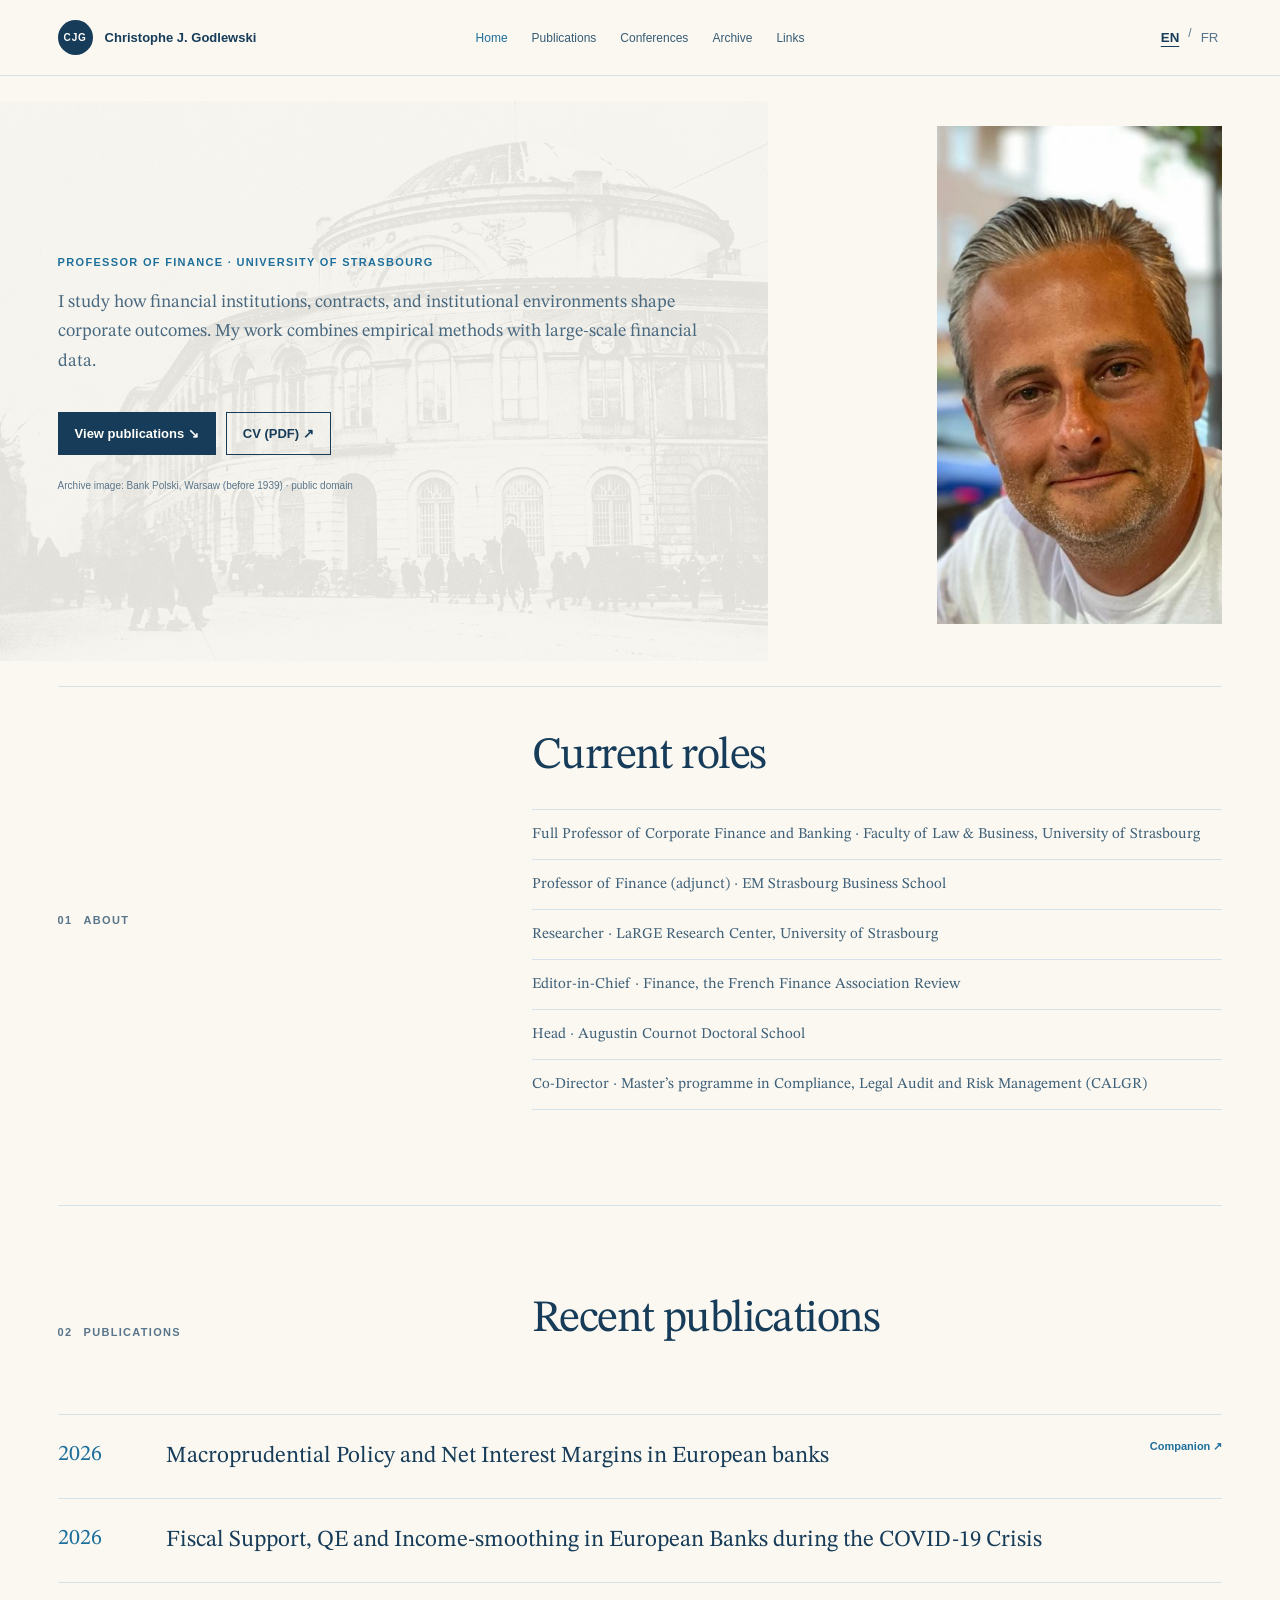
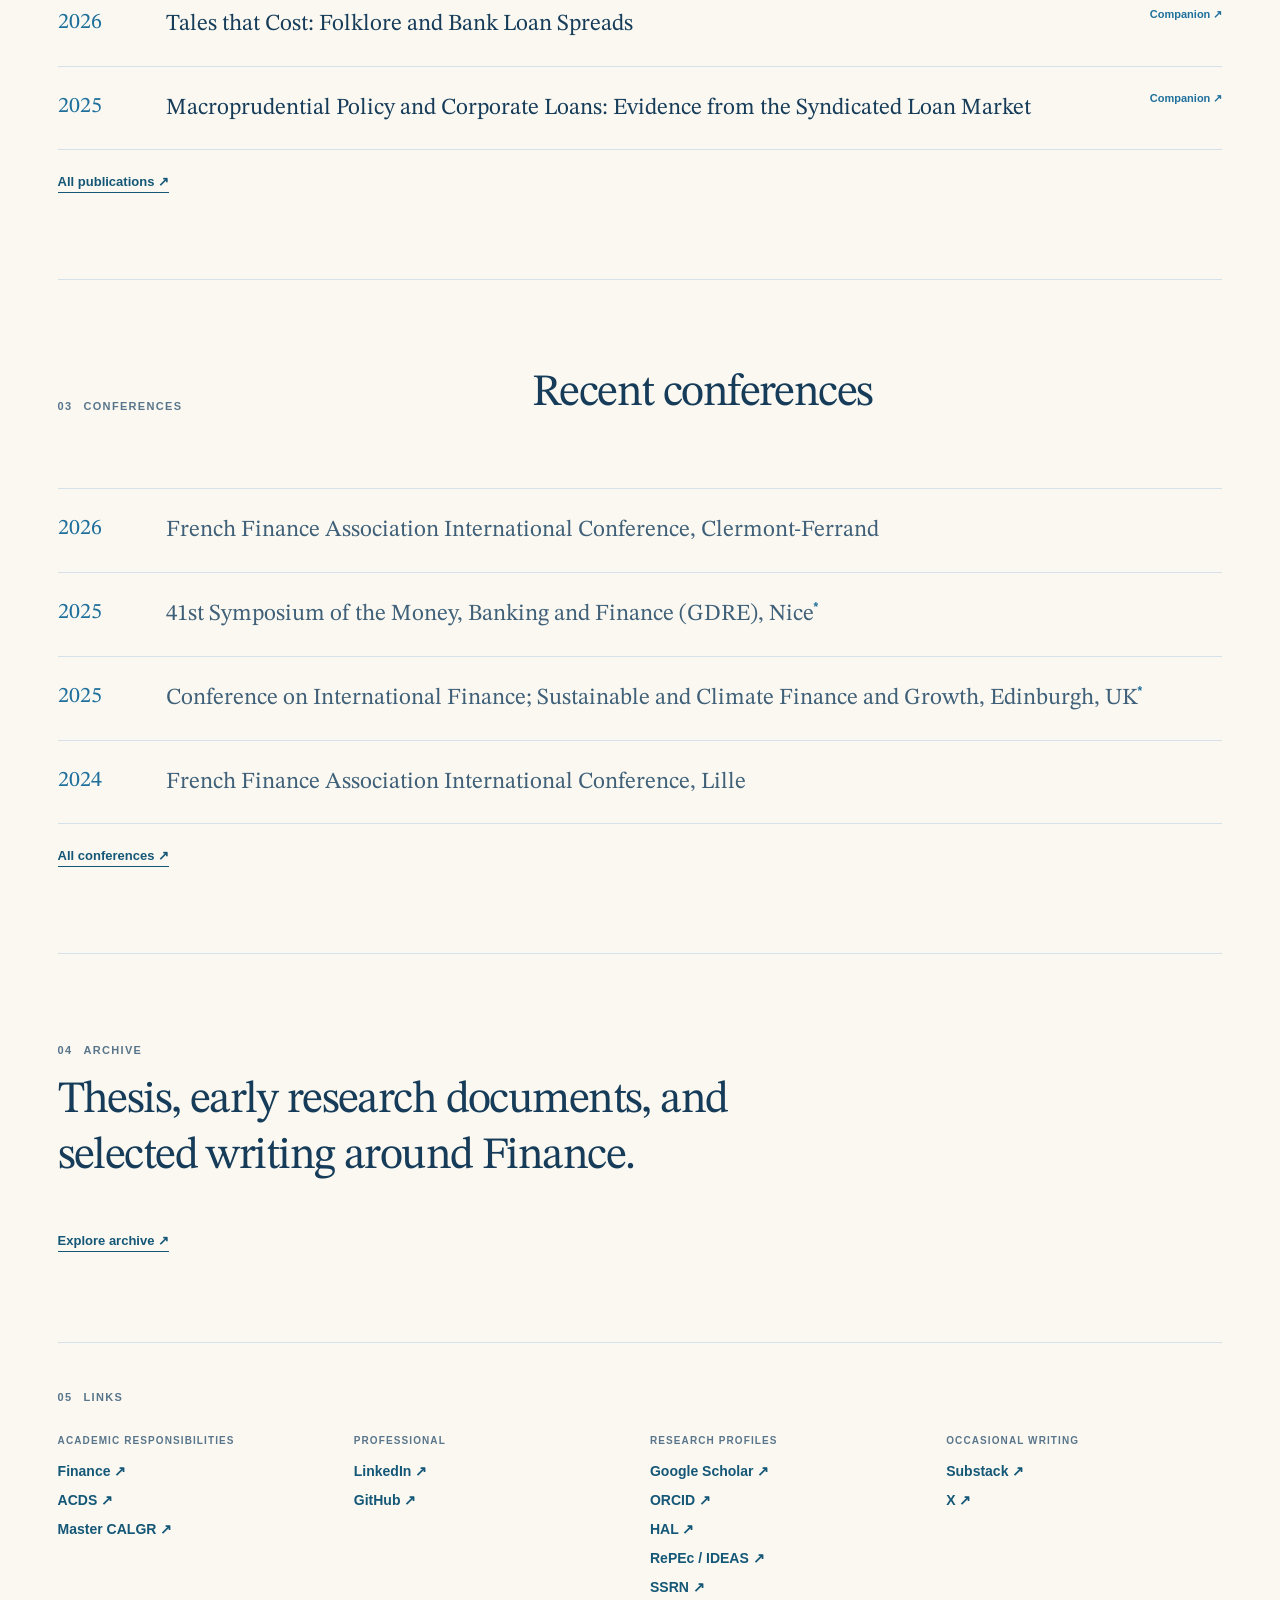
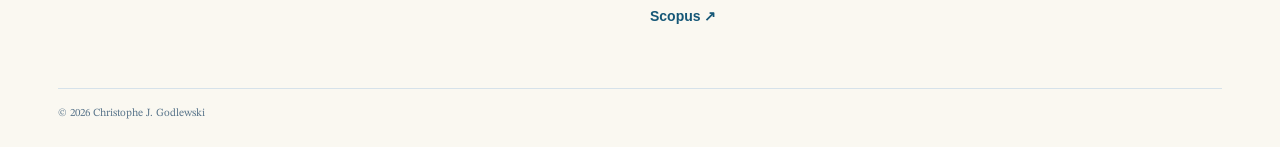
==== commit a0b1b2b3: "Simplify archive audio status" ====
--- a/index.html
+++ b/index.html
@@ -8,7 +8,7 @@
   <title>Christophe J. Godlewski | Professor of Finance</title>
   <link rel="icon" type="image/png" href="/assets/godlewski%20logo.png">
   <link rel="apple-touch-icon" href="/assets/godlewski%20logo.png">
-  <link rel="stylesheet" href="assets/style.css?v=20260901-2">
+  <link rel="stylesheet" href="assets/style.css?v=20260901-3">
   <meta name="google-site-verification" content="XuiB3_NG4lHKiYBqt2Ai84ApdGxGUsxF-nIq4YPo-nI" />
   <link rel="canonical" href="https://cgodlewski.github.io/" />
 </head>
@@ -39,7 +39,6 @@
         <a class="hero-archive-credit" href="https://commons.wikimedia.org/wiki/File:Budynek_Banku_Polskiego_na_placu_Bankowym_w_okresie_mi%C4%99dzywojennym.jpg" target="_blank" data-en="Archive image: Bank Polski, Warsaw (before 1939) · public domain" data-fr="Image d’archive : Bank Polski, Varsovie (avant 1939) · domaine public">Archive image: Bank Polski, Warsaw (before 1939) · public domain</a>
         <div class="hero-audio-status" hidden aria-live="polite">
           <span data-en="Playing: Chopin, Polonaise in A-flat major, Op. 53 — Eugen d’Albert, 1905." data-fr="Lecture : Chopin, Polonaise en la bémol majeur, op. 53 — Eugen d’Albert, 1905.">Playing: Chopin, Polonaise in A-flat major, Op. 53 — Eugen d’Albert, 1905.</span>
-          <button class="hero-audio-stop" type="button" data-en="Pause" data-fr="Pause">Pause</button>
         </div>
         <audio id="hero-polonaise" preload="none"><source src="assets/chopin-polonaise-op53-eugen-dalbert.oga" type="audio/ogg"></audio>
       </div>
@@ -95,6 +94,6 @@
     </div>
     <p class="site-note">© 2026 Christophe J. Godlewski</p>
   </footer>
-  <script src="assets/site.js?v=20260901-2"></script>
+  <script src="assets/site.js?v=20260901-3"></script>
 </body>
 </html>
--- a/assets/style.css
+++ b/assets/style.css
@@ -36,10 +36,8 @@
 .actions { display: flex; gap: 10px; margin-top: 35px; flex-wrap: wrap; }
 .hero-archive-credit { display: inline-block; margin-top: 24px; color: var(--muted); font-family: Arial, Helvetica, sans-serif; font-size: 10px; line-height: 1.35; text-decoration: underline; text-decoration-color: transparent; text-underline-offset: 3px; }
 .hero-archive-credit:hover { color: var(--accent-dark); text-decoration-color: currentColor; }
-.hero-audio-status { display: flex; max-width: 640px; align-items: center; gap: 10px; margin-top: 14px; color: var(--muted); font-family: Arial, Helvetica, sans-serif; font-size: 11px; line-height: 1.45; }
-.hero-audio-status button, .hero-audio-status a { color: var(--accent-dark); font: 700 11px Arial, Helvetica, sans-serif; }
-.hero-audio-status button { padding: 0; border: 0; background: transparent; cursor: pointer; text-decoration: underline; text-underline-offset: 3px; }
-.hero-audio-status a { white-space: nowrap; text-decoration: underline; text-underline-offset: 3px; }
+.hero-audio-status { display: inline-block; margin-top: 8px; color: var(--muted); font-family: Arial, Helvetica, sans-serif; font-size: 10px; line-height: 1.35; }
+.hero-audio-status[hidden] { display: none; }
 .button { display: inline-flex; gap: 26px; align-items: center; padding: 13px 16px; border: 1px solid var(--ink); font-family: Arial, Helvetica, sans-serif; font-size: 13px; font-weight: 700; }
 .button.dark { background: var(--ink); color: var(--white); }
 .portrait { width: min(100%,285px); aspect-ratio: 386/675; justify-self: end; overflow: hidden; }
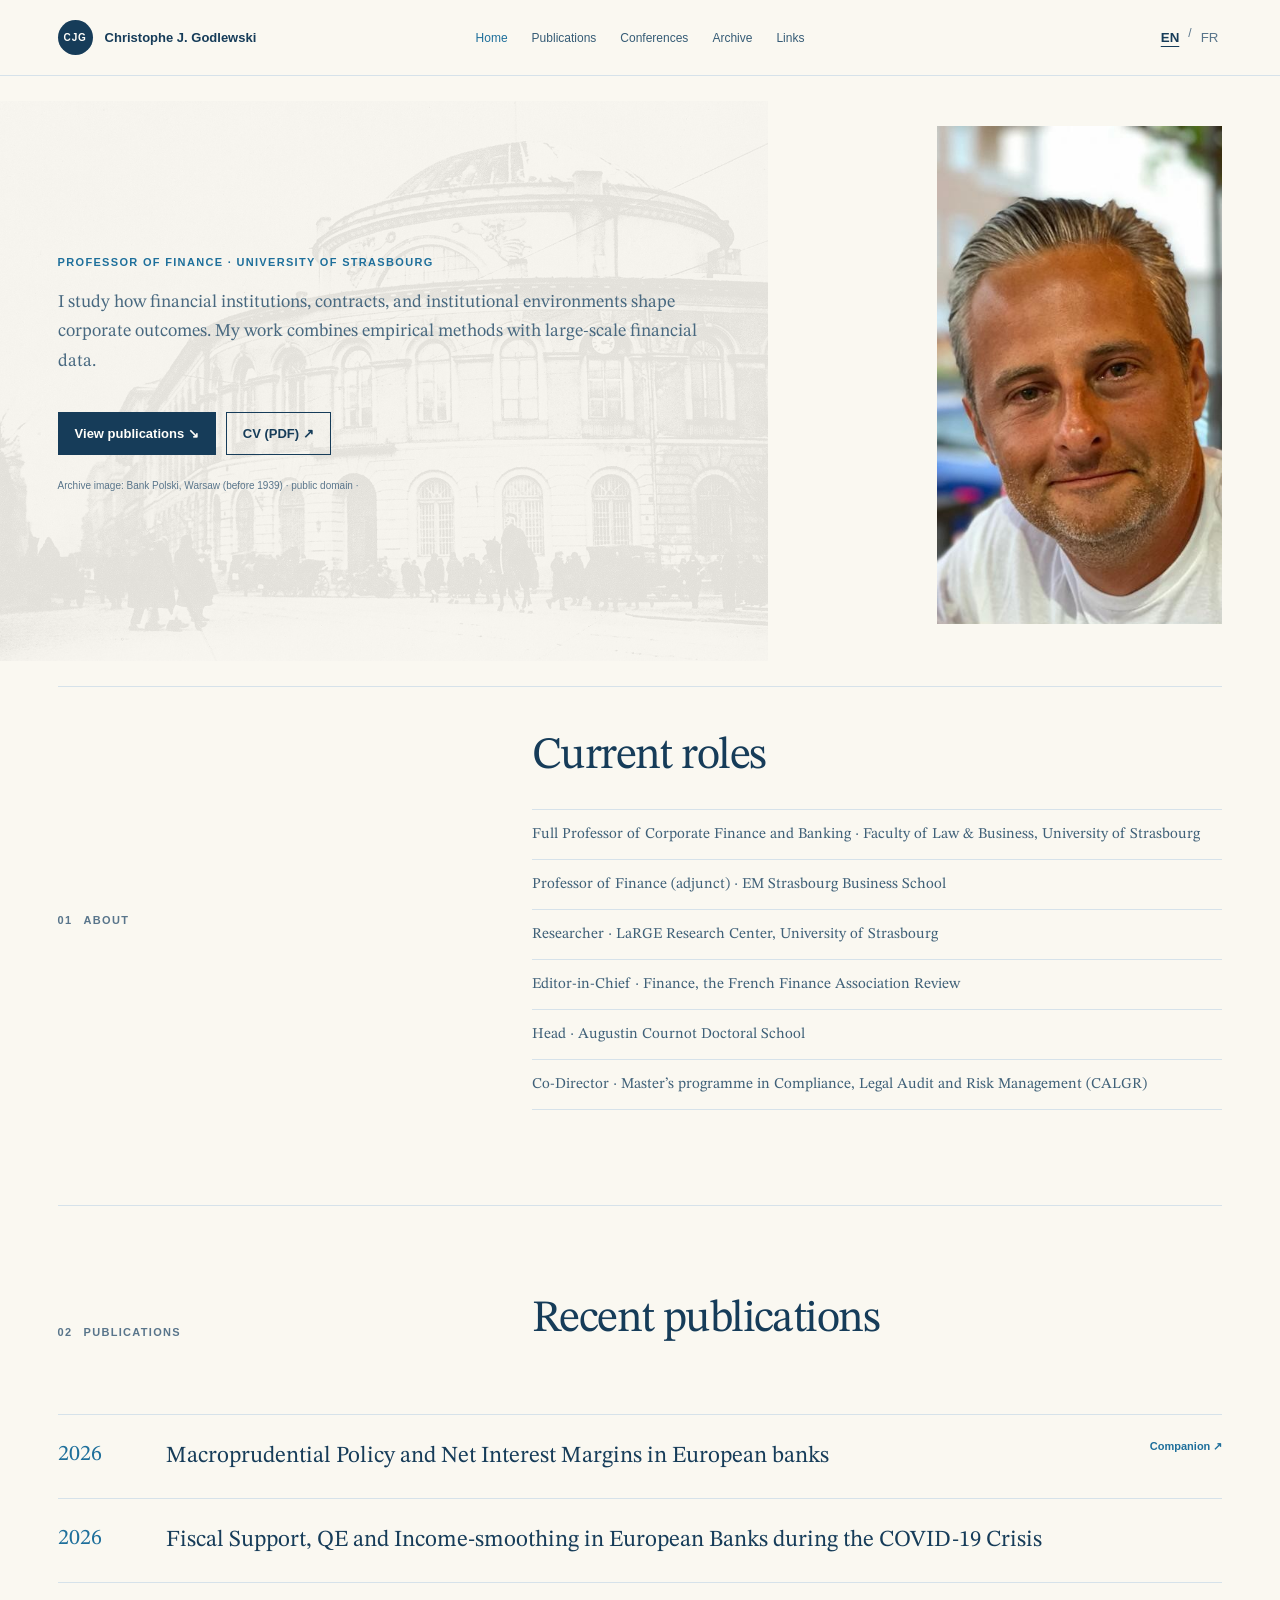
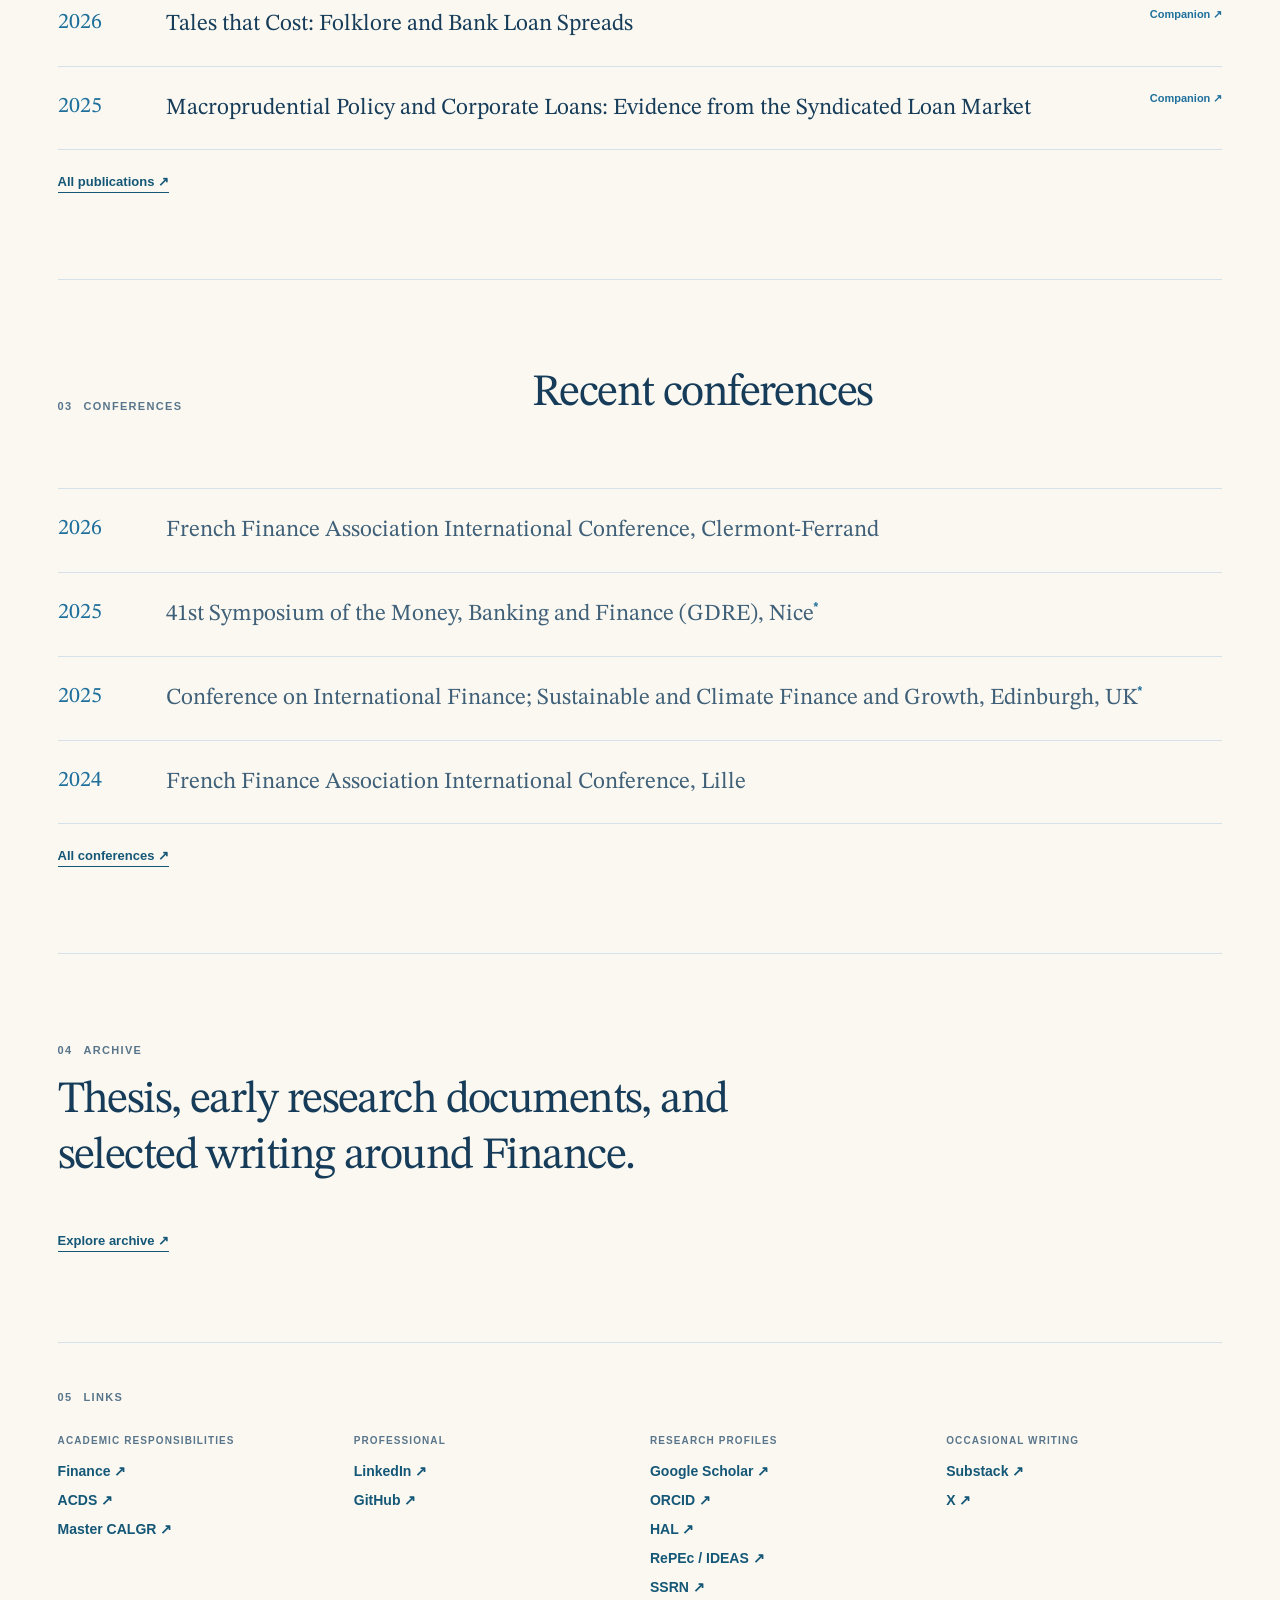
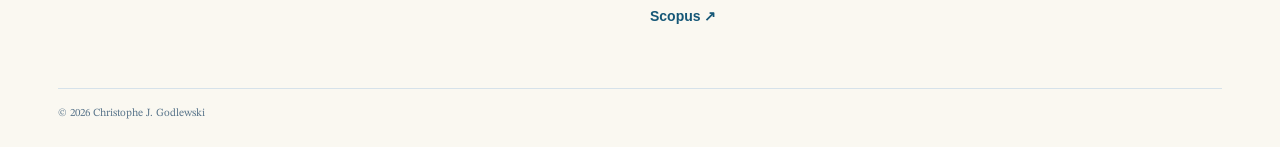
==== commit 53072689: "Fix archive image description formatting Updated the archive image link to include a trailing dot in" ====
--- a/index.html
+++ b/index.html
@@ -36,9 +36,9 @@
           <a class="button dark" href="publications/" data-en="View publications ↘" data-fr="Voir les publications ↘">View publications ↘</a>
           <a class="button" data-en="CV (PDF) ↗" data-fr="CV (PDF) ↗" href="https://drive.google.com/file/d/18NWivwWCVpA3IQtYH-0EQGOzMlame1k8/view" target="_blank">CV (PDF) ↗</a>
         </div>
-        <a class="hero-archive-credit" href="https://commons.wikimedia.org/wiki/File:Budynek_Banku_Polskiego_na_placu_Bankowym_w_okresie_mi%C4%99dzywojennym.jpg" target="_blank" data-en="Archive image: Bank Polski, Warsaw (before 1939) · public domain" data-fr="Image d’archive : Bank Polski, Varsovie (avant 1939) · domaine public">Archive image: Bank Polski, Warsaw (before 1939) · public domain</a>
+        <a class="hero-archive-credit" href="https://commons.wikimedia.org/wiki/File:Budynek_Banku_Polskiego_na_placu_Bankowym_w_okresie_mi%C4%99dzywojennym.jpg" target="_blank" data-en="Archive image: Bank Polski, Warsaw (before 1939) · public domain ·" data-fr="Image d’archive : Bank Polski, Varsovie (avant 1939) · domaine public ·">Archive image: Bank Polski, Warsaw (before 1939) · public domain ·</a>
         <div class="hero-audio-status" hidden aria-live="polite">
-          <span data-en="Playing: Chopin, Polonaise in A-flat major, Op. 53 — Eugen d’Albert, 1905." data-fr="Lecture : Chopin, Polonaise en la bémol majeur, op. 53 — Eugen d’Albert, 1905.">Playing: Chopin, Polonaise in A-flat major, Op. 53 — Eugen d’Albert, 1905.</span>
+          <span data-en="Playing: Chopin, Polonaise in A-flat major, Op. 53 - Eugen d’Albert, 1905." data-fr="Lecture : Chopin, Polonaise en la bémol majeur, op. 53 - Eugen d’Albert, 1905.">Playing: Chopin, Polonaise in A-flat major, Op. 53 — Eugen d’Albert, 1905.</span>
         </div>
         <audio id="hero-polonaise" preload="none"><source src="assets/chopin-polonaise-op53-eugen-dalbert.oga" type="audio/ogg"></audio>
       </div>
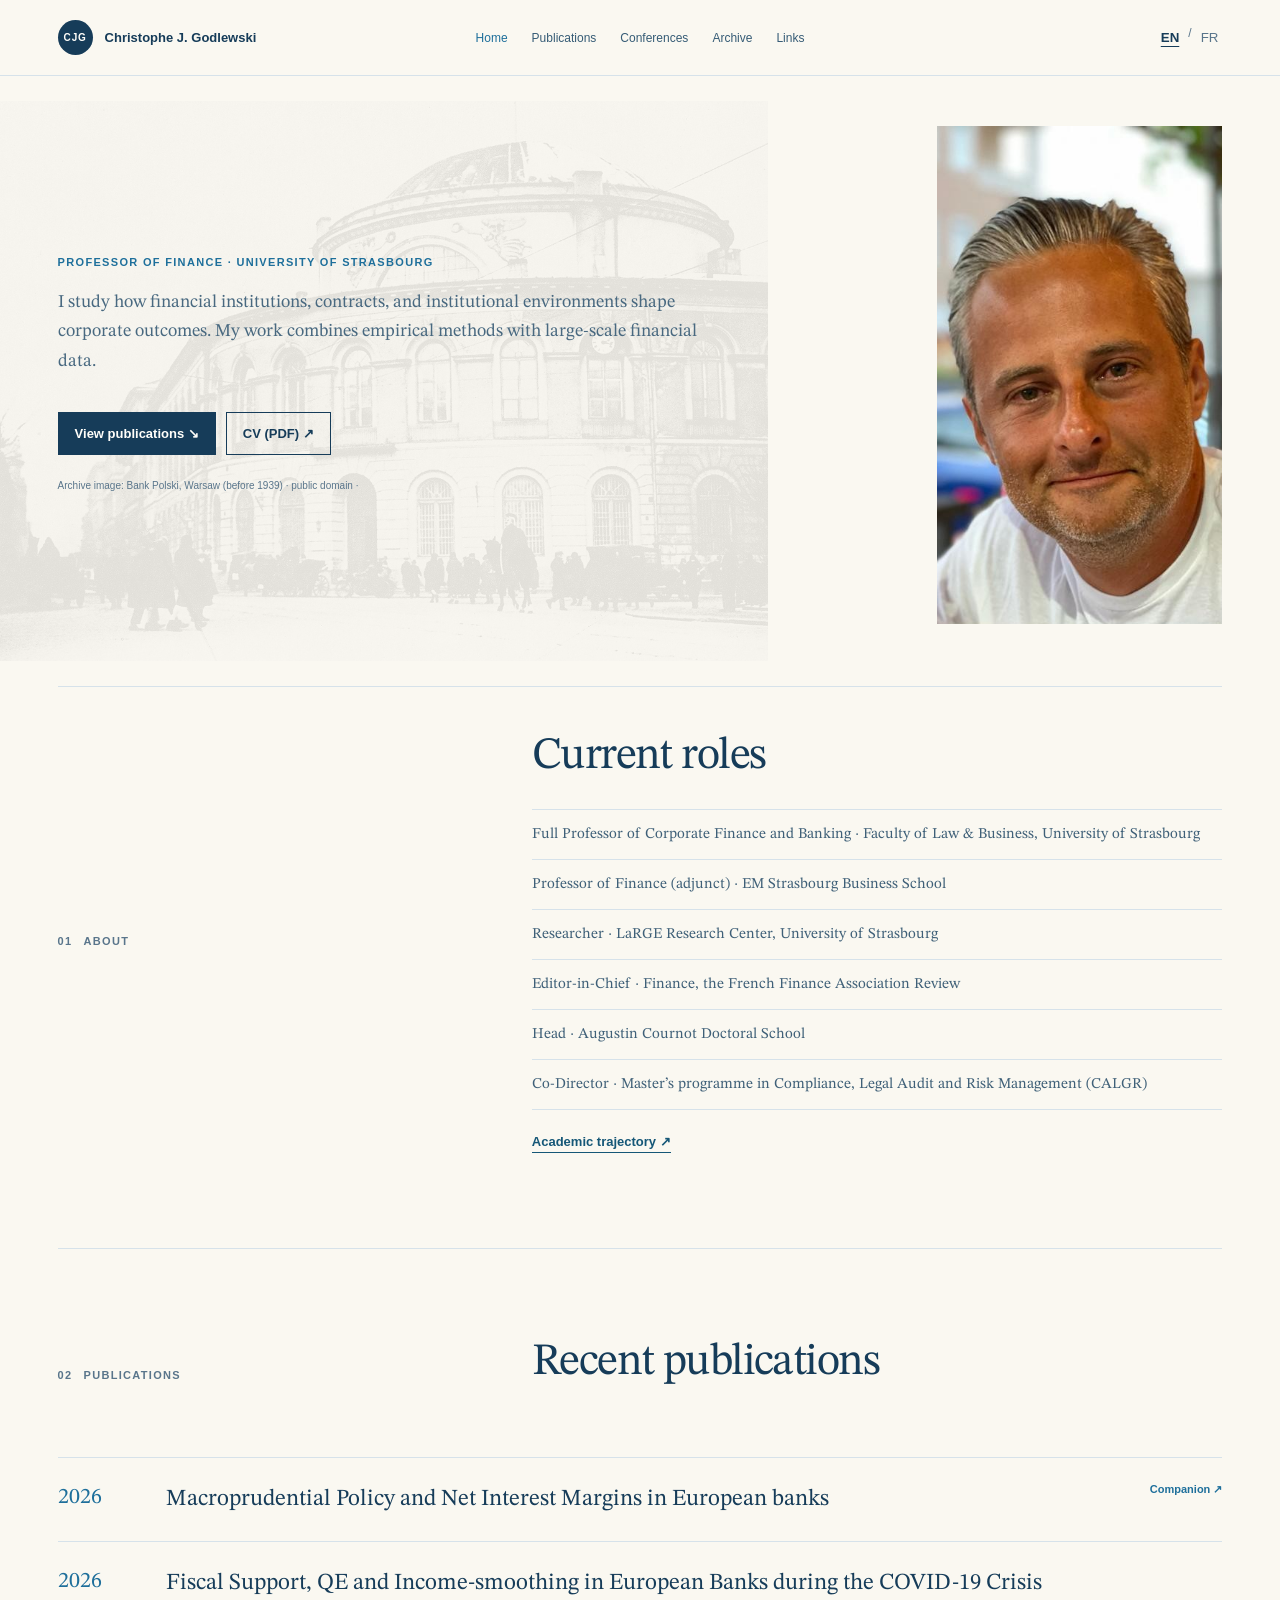
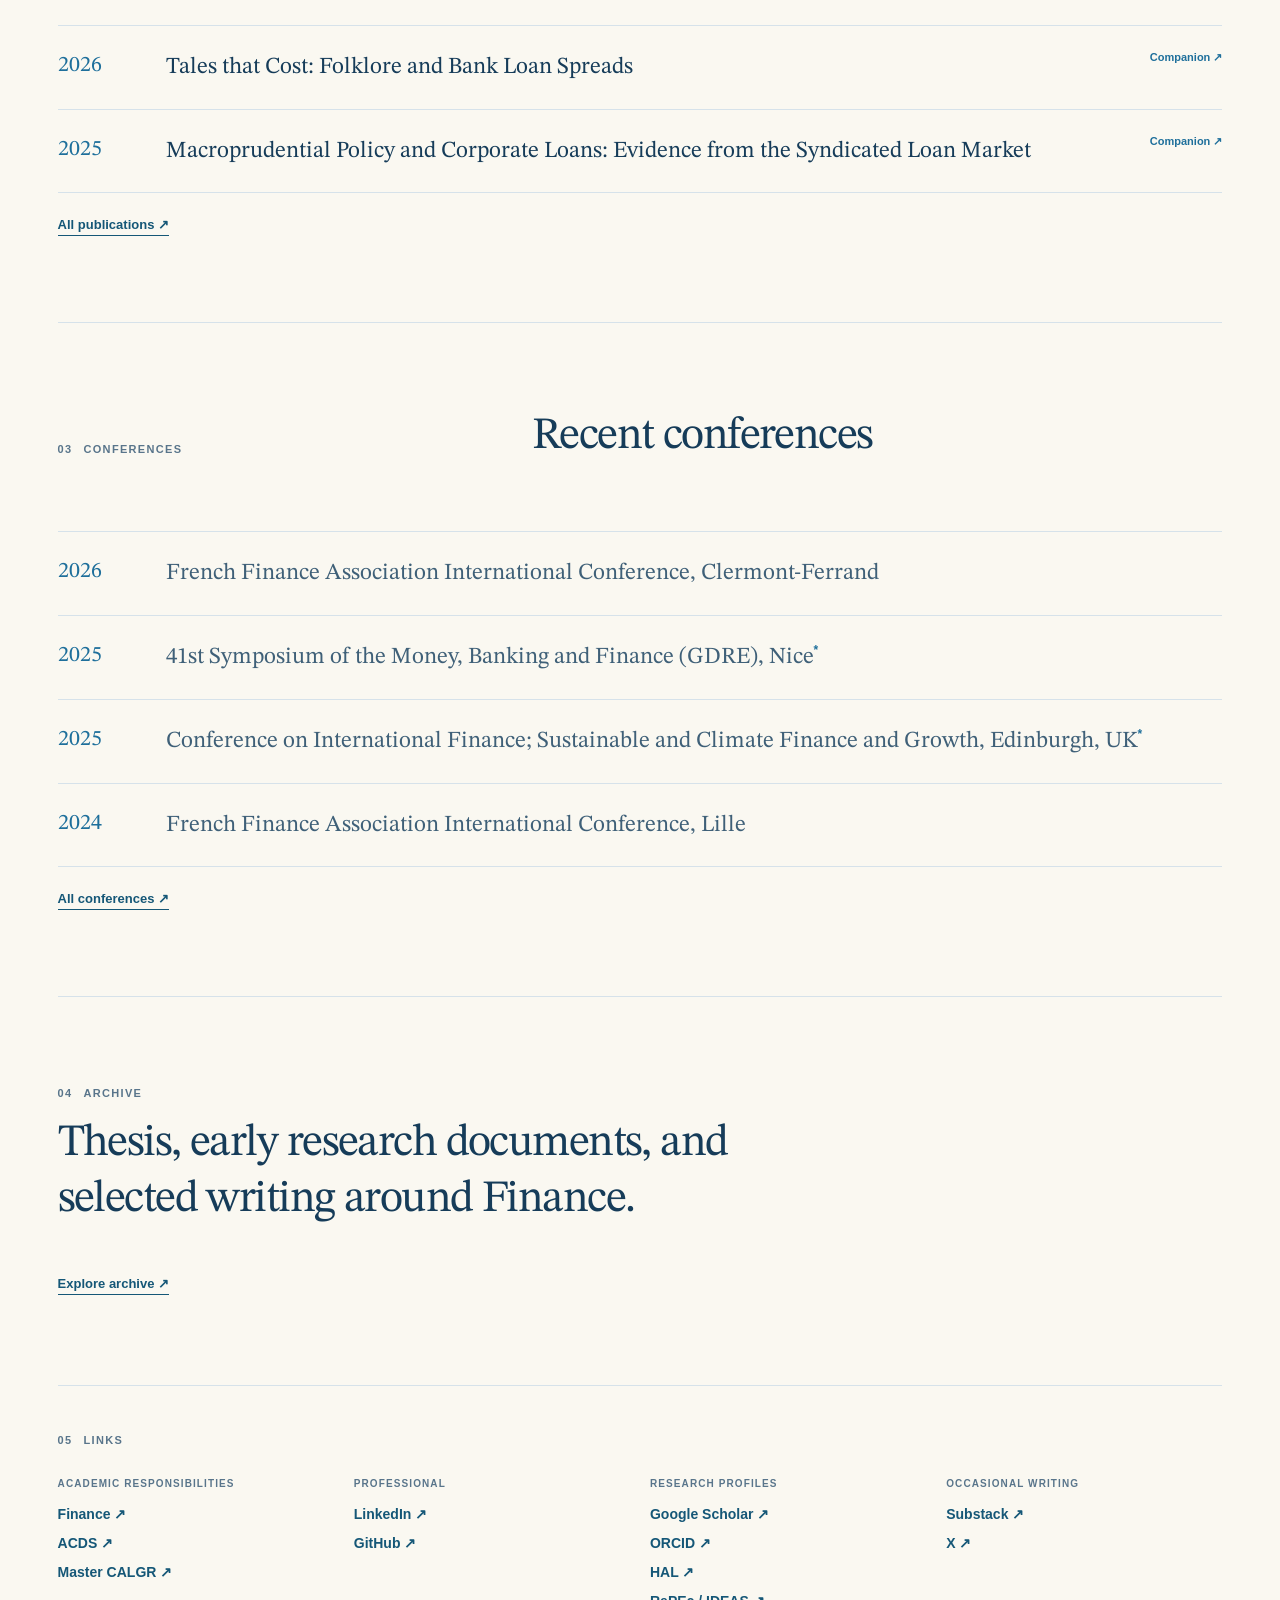
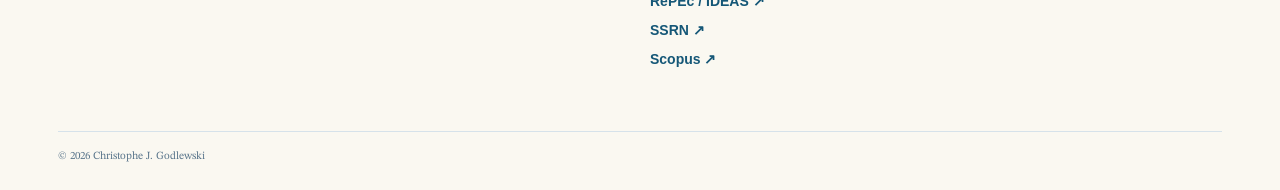
==== commit 811e6afd: "Add academic trajectory page" ====
--- a/index.html
+++ b/index.html
@@ -56,6 +56,7 @@
           <li data-en="Head · Augustin Cournot Doctoral School" data-fr="Directeur · École doctorale Augustin Cournot">Head · Augustin Cournot Doctoral School</li>
           <li data-en="Co-Director · Master’s programme in Compliance, Legal Audit and Risk Management (CALGR)" data-fr="Co-responsable · Master Conformité, Audit légal et Gestion des Risques (CALGR)">Co-Director · Master’s programme in Compliance, Legal Audit and Risk Management (CALGR)</li>
         </ul>
+        <a class="text-link trajectory-link" href="trajectory/" data-en="Academic trajectory ↗" data-fr="Parcours académique ↗">Academic trajectory ↗</a>
       </div>
     </section>
     <section class="publications wrap">
--- a/assets/style.css
+++ b/assets/style.css
@@ -50,6 +50,21 @@
 .roles h2, .section-heading h2, .archive h2 { margin: 0 0 24px; font-size: clamp(30px,3.5vw,45px); letter-spacing: -.035em; }
 .role-list { margin: 0; padding: 0; list-style: none; border-top: 1px solid var(--line); }
 .role-list li { padding: 15px 0; border-bottom: 1px solid var(--line); color: #3f6078; font-size: 15px; }
+.trajectory-link { display: inline-block; margin-top: 23px; }
+
+.trajectory-hero { min-height: 0; padding-bottom: 52px; }
+.trajectory-hero h1 { margin: 16px 0 14px; font-size: clamp(52px, 8vw, 112px); letter-spacing: -.055em; }
+.trajectory-hero > p:last-child { max-width: 560px; margin: 0; color: var(--muted); font-size: 17px; line-height: 1.55; }
+.trajectory { padding: 30px 0 90px; border-top: 1px solid var(--line); }
+.timeline-list { position: relative; max-width: 940px; margin: 0; padding: 0; list-style: none; }
+.timeline-list::before { position: absolute; top: 0; bottom: 0; left: 148px; width: 1px; background: var(--line); content: ''; }
+.timeline-entry { display: grid; grid-template-columns: 125px 48px minmax(0, 1fr); gap: 0; min-height: 126px; }
+.timeline-entry time { padding-top: 3px; color: var(--accent); font: 700 11px Arial, Helvetica, sans-serif; letter-spacing: .1em; }
+.timeline-marker { position: relative; z-index: 1; width: 11px; height: 11px; margin: 5px 0 0 17px; border: 2px solid var(--paper); border-radius: 50%; background: var(--ink); box-shadow: 0 0 0 1px var(--ink); }
+.timeline-entry > div { padding: 0 0 42px 0; }
+.timeline-entry h2 { margin: 0 0 8px; color: var(--ink); font-size: clamp(25px, 2.8vw, 36px); line-height: 1.08; letter-spacing: -.035em; }
+.timeline-entry p { max-width: 590px; margin: 0; color: #3f6078; font-size: 15px; line-height: 1.55; }
+.timeline-entry-major .timeline-marker { width: 15px; height: 15px; margin: 3px 0 0 15px; background: var(--accent); box-shadow: 0 0 0 1px var(--accent); }
 
 .publications, .conferences, .archive { padding: 86px 0; border-top: 1px solid var(--line); }
 .section-heading { display: grid; grid-template-columns: .7fr 1.3fr; gap: 8vw; margin-bottom: 42px; }
@@ -76,6 +91,20 @@
 .page-content { padding: 34px 0 80px; }
 .publication-tools { display: flex; justify-content: space-between; gap: 24px; align-items: center; padding-bottom: 24px; }
 .publication-tools p, .conference-note { margin: 0; color: var(--muted); font-size: 14px; }
+.oa-gallery { padding: 62px 0 78px; border-bottom: 1px solid var(--line); }
+.oa-gallery .section-heading { margin-bottom: 32px; }
+.oa-gallery .section-heading h2 { margin-bottom: 14px; }
+.oa-intro { max-width: 610px; margin: 0; color: var(--muted); font-size: 15px; line-height: 1.55; }
+.oa-grid { display: grid; grid-template-columns: repeat(2, minmax(0, 1fr)); gap: 1px; background: var(--line); border: 1px solid var(--line); }
+.oa-card { display: grid; grid-template-columns: minmax(230px, 1.08fr) minmax(0, .92fr); background: var(--white); }
+.oa-cover { display: flex; align-items: flex-start; padding: 16px; background: #f2f0e9; }
+.oa-cover img { width: 100%; height: auto; display: block; box-shadow: 0 6px 15px rgba(22,60,89,.11); }
+.oa-card-copy { display: flex; min-height: 100%; flex-direction: column; align-items: flex-start; padding: 20px; }
+.oa-meta { margin: 0; color: var(--accent); font: 700 10px Arial, Helvetica, sans-serif; letter-spacing: .1em; text-transform: uppercase; }
+.oa-card h2 { margin: 16px 0 11px; font-size: clamp(22px, 2vw, 30px); line-height: 1.06; }
+.oa-card .paper-meta { margin: 0; color: var(--muted); font: italic 14px/1.55 'STIX Two Text', 'Latin Modern Roman', Georgia, serif; }
+.oa-summary { margin: 16px 0 20px; color: #3f6078; font-size: 13px; line-height: 1.55; }
+.oa-card .record-links { margin-top: auto; }
 .full-list, .conference-years { list-style: none; margin: 0; padding: 0; border-top: 1px solid var(--line); }
 .record { display: grid; grid-template-columns: 96px 1fr; gap: 24px; padding: 21px 0; border-bottom: 1px solid var(--line); }
 .record p { margin: 0; color: #3f6078; font-size: 15px; line-height: 1.52; }
@@ -138,5 +167,15 @@
   .map-intro p:last-child { grid-column: auto; margin: 0; }
   .conference-map-canvas { height: 390px; min-height: 0; }
   .publication-tools { align-items: flex-start; flex-direction: column; }
+  .oa-gallery { padding: 48px 0 58px; }
+  .oa-grid { grid-template-columns: 1fr; }
+  .oa-card { grid-template-columns: minmax(155px, .85fr) minmax(0, 1.15fr); }
+  .oa-cover { padding: 14px 0 14px 14px; }
+  .oa-card-copy { padding: 20px; }
+  .timeline-list::before { left: 92px; }
+  .timeline-entry { grid-template-columns: 72px 38px minmax(0, 1fr); min-height: 108px; }
+  .timeline-marker { margin-left: 13px; }
+  .timeline-entry-major .timeline-marker { margin-left: 11px; }
+  .timeline-entry h2 { font-size: 25px; }
   .companion-list article { grid-template-columns: 1fr; gap: 16px; }
 }
